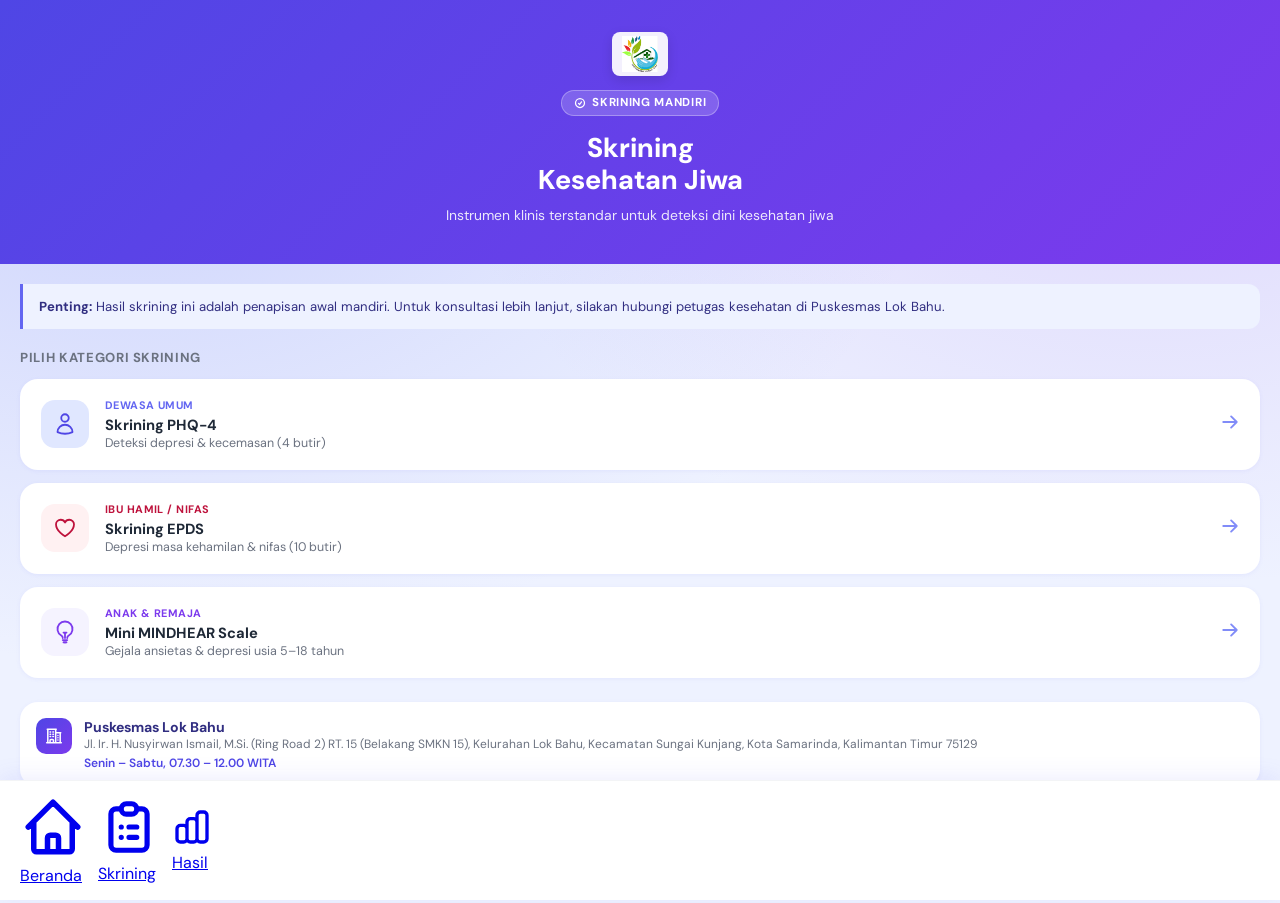
==== mobile/index.html @ c5b692dd "feat: inisialisasi aplikasi skrining kesehatan jiwa mandiri Puskesmas Lok Bahu" ====
<!DOCTYPE html>
<html lang="id">
<head>
    <meta charset="UTF-8">
    <meta name="viewport" content="width=device-width, initial-scale=1.0, maximum-scale=1.0">
    <title>Skrining Kesehatan Jiwa — Puskesmas Lok Bahu</title>
    <meta name="description" content="Skrining Kesehatan Jiwa Mandiri - Puskesmas Lok Bahu Samarinda">
    <link rel="stylesheet" href="../assets/css/mobile.css">
    <script src="../assets/js/config.js"></script>
</head>
<body>

    <!-- HERO -->
    <div class="hero-mobile">
        <div style="display:flex;align-items:center;justify-content:center;margin-bottom:.85rem">
            <img src="../assets/img/logopuskesmas.png" alt="Puskesmas Lok Bahu" style="height:44px;width:auto;object-fit:contain;background:rgba(255,255,255,0.92);padding:4px 10px;border-radius:8px;box-shadow:0 4px 12px rgba(0,0,0,0.12)">
        </div>
        <div class="hero-label">
            <svg xmlns="http://www.w3.org/2000/svg" width="12" height="12" fill="none" viewBox="0 0 24 24" stroke="currentColor" stroke-width="2.5"><path stroke-linecap="round" stroke-linejoin="round" d="M9 12.75L11.25 15 15 9.75M21 12a9 9 0 11-18 0 9 9 0 0118 0z"/></svg>
            Skrining Mandiri
        </div>
        <h1>Skrining<br>Kesehatan Jiwa</h1>
        <p>Instrumen klinis terstandar untuk deteksi dini kesehatan jiwa</p>
    </div>

    <div class="content">

        <div class="disclaimer-m" style="margin-bottom:1.25rem">
            <strong>Penting:</strong> Hasil skrining ini adalah penapisan awal mandiri. Untuk konsultasi lebih lanjut, silakan hubungi petugas kesehatan di Puskesmas Lok Bahu.
        </div>

        <p style="font-size:.82rem;font-weight:700;color:var(--gray-500);text-transform:uppercase;letter-spacing:.05em;margin-bottom:.85rem">Pilih Kategori Skrining</p>

        <!-- PHQ-4 -->
        <a href="form.html?t=phq4" class="cat-card">
            <div class="cat-card-icon">
                <svg xmlns="http://www.w3.org/2000/svg" fill="none" viewBox="0 0 24 24" stroke="currentColor" stroke-width="1.8"><path stroke-linecap="round" stroke-linejoin="round" d="M15.75 6a3.75 3.75 0 11-7.5 0 3.75 3.75 0 017.5 0zM4.501 20.118a7.5 7.5 0 0114.998 0A17.933 17.933 0 0112 21.75c-2.676 0-5.216-.584-7.499-1.632z"/></svg>
            </div>
            <div>
                <div class="cat-card-tag">Dewasa Umum</div>
                <div class="cat-card-title">Skrining PHQ-4</div>
                <div class="cat-card-desc">Deteksi depresi & kecemasan (4 butir)</div>
            </div>
            <div class="cat-card-arrow">
                <svg xmlns="http://www.w3.org/2000/svg" width="18" height="18" fill="none" viewBox="0 0 24 24" stroke="currentColor" stroke-width="2.5"><path stroke-linecap="round" stroke-linejoin="round" d="M13.5 4.5L21 12m0 0l-7.5 7.5M21 12H3"/></svg>
            </div>
        </a>

        <!-- EPDS -->
        <a href="form.html?t=epds" class="cat-card">
            <div class="cat-card-icon" style="background:#fff1f2;color:#be123c">
                <svg xmlns="http://www.w3.org/2000/svg" fill="none" viewBox="0 0 24 24" stroke="currentColor" stroke-width="1.8"><path stroke-linecap="round" stroke-linejoin="round" d="M21 8.25c0-2.485-2.099-4.5-4.688-4.5-1.935 0-3.597 1.126-4.312 2.733-.715-1.607-2.377-2.733-4.313-2.733C5.1 3.75 3 5.765 3 8.25c0 7.22 9 12 9 12s9-4.78 9-12z"/></svg>
            </div>
            <div>
                <div class="cat-card-tag" style="color:#be123c">Ibu Hamil / Nifas</div>
                <div class="cat-card-title">Skrining EPDS</div>
                <div class="cat-card-desc">Depresi masa kehamilan & nifas (10 butir)</div>
            </div>
            <div class="cat-card-arrow">
                <svg xmlns="http://www.w3.org/2000/svg" width="18" height="18" fill="none" viewBox="0 0 24 24" stroke="currentColor" stroke-width="2.5"><path stroke-linecap="round" stroke-linejoin="round" d="M13.5 4.5L21 12m0 0l-7.5 7.5M21 12H3"/></svg>
            </div>
        </a>

        <!-- MINDHEAR -->
        <a href="form.html?t=mindhear" class="cat-card">
            <div class="cat-card-icon" style="background:#f5f3ff;color:#7c3aed">
                <svg xmlns="http://www.w3.org/2000/svg" fill="none" viewBox="0 0 24 24" stroke="currentColor" stroke-width="1.8"><path stroke-linecap="round" stroke-linejoin="round" d="M12 18v-5.25m0 0a6.01 6.01 0 001.5-.189m-1.5.189a6.01 6.01 0 01-1.5-.189m3.75 7.478a12.06 12.06 0 01-4.5 0m3.75 2.383a14.406 14.406 0 01-3 0M14.25 18v-.192c0-.983.658-1.823 1.508-2.316a7.5 7.5 0 10-7.517 0c.85.493 1.509 1.333 1.509 2.316V18"/></svg>
            </div>
            <div>
                <div class="cat-card-tag" style="color:#7c3aed">Anak & Remaja</div>
                <div class="cat-card-title">Mini MINDHEAR Scale</div>
                <div class="cat-card-desc">Gejala ansietas & depresi usia 5–18 tahun</div>
            </div>
            <div class="cat-card-arrow">
                <svg xmlns="http://www.w3.org/2000/svg" width="18" height="18" fill="none" viewBox="0 0 24 24" stroke="currentColor" stroke-width="2.5"><path stroke-linecap="round" stroke-linejoin="round" d="M13.5 4.5L21 12m0 0l-7.5 7.5M21 12H3"/></svg>
            </div>
        </a>

        <!-- INFO PUSKESMAS -->
        <div class="footer-m" style="margin-top:1.5rem">
            <div class="footer-m-icon">
                <svg xmlns="http://www.w3.org/2000/svg" width="18" height="18" fill="none" viewBox="0 0 24 24" stroke="currentColor" stroke-width="2"><path stroke-linecap="round" stroke-linejoin="round" d="M2.25 21h19.5m-18-18v18m10.5-18v18m6-13.5V21M6.75 6.75h.75m-.75 3h.75m-.75 3h.75m3-6h.75m-.75 3h.75m-.75 3h.75M6.75 21v-3.375c0-.621.504-1.125 1.125-1.125h2.25c.621 0 1.125.504 1.125 1.125V21M3 3h12m-.75 4.5H21m-3.75 3.75h.008v.008h-.008v-.008zm0 3h.008v.008h-.008v-.008zm0 3h.008v.008h-.008v-.008z"/></svg>
            </div>
            <div>
                <div class="footer-m-name" id="faskes-name">Puskesmas Lok Bahu</div>
                <div class="footer-m-addr" id="faskes-addr">Jl. Ir. H. Nusyirwan Ismail, M.Si. (Ring Road 2) RT. 15, Samarinda</div>
                <div class="footer-m-addr" id="faskes-hours" style="color:var(--indigo-600);font-weight:600;margin-top:.2rem">Senin – Sabtu, 07.30 – 12.00 WITA</div>
            </div>
        </div>

    </div>

    <!-- BOTTOM NAVIGATION -->
    <nav class="bottom-nav">
        <a href="index.html" class="bottom-nav-item active">
            <svg fill="none" stroke="currentColor" viewBox="0 0 24 24"><path stroke-linecap="round" stroke-linejoin="round" stroke-width="2" d="M3 12l2-2m0 0l7-7 7 7M5 10v10a1 1 0 001 1h3m10-11l2 2m-2-2v10a1 1 0 01-1 1h-3m-6 0a1 1 0 001-1v-4a1 1 0 011-1h2a1 1 0 011 1v4a1 1 0 001 1m-6 0h6"/></svg>
            <span>Beranda</span>
        </a>
        <a href="form.html?t=phq4" class="bottom-nav-item">
            <svg fill="none" stroke="currentColor" viewBox="0 0 24 24"><path stroke-linecap="round" stroke-linejoin="round" stroke-width="2" d="M9 5H7a2 2 0 00-2 2v12a2 2 0 002 2h10a2 2 0 002-2V7a2 2 0 00-2-2h-2M9 5a2 2 0 002 2h2a2 2 0 002-2M9 5a2 2 0 012-2h2a2 2 0 012 2m-3 7h3m-3 4h3m-6-4h.01M9 16h.01"/></svg>
            <span>Skrining</span>
        </a>
        <a href="hasil.html" class="bottom-nav-item">
            <svg fill="none" stroke="currentColor" viewBox="0 0 24 24"><path stroke-linecap="round" stroke-linejoin="round" stroke-width="2" d="M9 19v-6a2 2 0 00-2-2H5a2 2 0 00-2 2v6a2 2 0 002 2h2a2 2 0 002-2zm0 0V9a2 2 0 012-2h2a2 2 0 012 2v10m-6 0a2 2 0 002 2h2a2 2 0 002-2m0 0V5a2 2 0 012-2h2a2 2 0 012 2v14a2 2 0 01-2 2h-2a2 2 0 01-2-2z"/></svg>
            <span>Hasil</span>
        </a>
    </nav>

    <script>
    document.addEventListener('DOMContentLoaded', function() {
        const cfg = window.FASKES_CONFIG;
        if (!cfg) return;
        document.getElementById('faskes-name').textContent = cfg.namaFaskes;
        document.getElementById('faskes-addr').textContent = cfg.alamat;
        document.getElementById('faskes-hours').textContent = cfg.jamLayanan;
    });
    </script>
</body>
</html>
---- assets/css/mobile.css ----
/* ============================================================
   mobile.css — STYLING MOBILE (Form Kesehatan Jiwa)
   Theme: Indigo-Violet | DM Sans
   ============================================================ */

@import url('https://fonts.googleapis.com/css2?family=DM+Sans:wght@300;400;500;600;700;800&display=swap');

*, *::before, *::after { box-sizing: border-box; margin: 0; padding: 0; }

:root {
    --indigo-900: #1e1b4b; --indigo-800: #312e81; --indigo-700: #3730a3;
    --indigo-600: #4f46e5; --indigo-500: #6366f1; --indigo-400: #818cf8;
    --indigo-300: #a5b4fc; --indigo-200: #c7d2fe; --indigo-100: #e0e7ff; --indigo-50: #eef2ff;
    --violet-600: #7c3aed; --violet-500: #8b5cf6; --violet-100: #ede9fe;
    --success: #10b981; --success-bg: #d1fae5;
    --warning: #f59e0b; --warning-bg: #fef3c7;
    --danger: #ef4444;  --danger-bg:  #fee2e2;
    --wa-green: #25D366;
    --white: #ffffff; --gray-50: #f9fafb; --gray-100: #f3f4f6;
    --gray-200: #e5e7eb; --gray-300: #d1d5db; --gray-400: #9ca3af;
    --gray-500: #6b7280; --gray-600: #4b5563; --gray-700: #374151; --gray-800: #1f2937;
    --gradient: linear-gradient(135deg, var(--indigo-600) 0%, var(--violet-600) 100%);
    --radius-sm: 12px; --radius-md: 18px; --radius-lg: 24px;
    --shadow-sm: 0 1px 4px rgba(99,102,241,.08);
    --shadow-md: 0 4px 16px rgba(99,102,241,.12);
}

html { scroll-behavior: smooth; }
body {
    font-family: 'DM Sans', 'Segoe UI', sans-serif;
    background: radial-gradient(at 10% 10%, hsla(234,85%,72%,.3) 0%, transparent 50%),
                radial-gradient(at 90% 5%,  hsla(262,80%,72%,.25) 0%, transparent 45%),
                var(--indigo-50);
    background-attachment: fixed;
    color: var(--gray-800); min-height: 100vh;
    padding-bottom: 5rem;
}

/* ── MOBILE HEADER ──────────────────────────────────────────── */
.mobile-header {
    background: var(--gradient);
    color: white; padding: 1rem 1.25rem;
    display: flex; align-items: center; justify-content: space-between;
    position: sticky; top: 0; z-index: 100;
}
.mobile-brand { display: flex; align-items: center; gap: .6rem; font-weight: 700; font-size: .95rem; }
.mobile-brand-icon {
    width: 32px; height: 32px; border-radius: 9px;
    background: rgba(255,255,255,.22); display: flex; align-items: center; justify-content: center;
}
.mobile-brand-icon svg { width: 16px; height: 16px; }

/* ── HERO MOBILE ────────────────────────────────────────────── */
.hero-mobile {
    background: var(--gradient); color: white;
    padding: 2rem 1.25rem 2.5rem; text-align: center;
}
.hero-mobile .hero-label {
    display: inline-flex; align-items: center; gap: .4rem;
    background: rgba(255,255,255,.18); border: 1px solid rgba(255,255,255,.3);
    border-radius: 16px; padding: .28rem .75rem;
    font-size: .72rem; font-weight: 700; text-transform: uppercase; letter-spacing: .06em;
    margin-bottom: 1rem;
}
.hero-mobile h1 { font-size: 1.7rem; font-weight: 800; line-height: 1.2; margin-bottom: .6rem; }
.hero-mobile p  { font-size: .87rem; opacity: .88; }

/* ── CONTENT WRAP ───────────────────────────────────────────── */
.content { padding: 1.25rem; }

/* ── CARDS ──────────────────────────────────────────────────── */
.card {
    background: white; border-radius: var(--radius-md);
    box-shadow: var(--shadow-md); overflow: hidden; margin-bottom: 1rem;
}
.card-header {
    padding: 1rem 1.25rem; border-bottom: 1px solid var(--gray-100);
    font-weight: 700; font-size: .88rem; color: var(--gray-700);
    display: flex; align-items: center; gap: .5rem;
}

/* ── CATEGORY CARDS (Mobile Landing) ───────────────────────── */
.cat-card {
    display: flex; align-items: center; gap: 1rem;
    padding: 1.1rem 1.25rem; background: white; border-radius: var(--radius-md);
    box-shadow: var(--shadow-sm); border: 1.5px solid transparent;
    margin-bottom: .85rem; text-decoration: none; color: inherit;
    transition: all .2s;
}
.cat-card:active { transform: scale(.98); }
.cat-card-icon {
    width: 48px; height: 48px; border-radius: 14px; flex-shrink: 0;
    background: var(--indigo-100); color: var(--indigo-600);
    display: flex; align-items: center; justify-content: center;
}
.cat-card-icon svg { width: 24px; height: 24px; }
.cat-card-tag { font-size: .68rem; font-weight: 700; color: var(--indigo-500); text-transform: uppercase; letter-spacing: .04em; margin-bottom: .2rem; }
.cat-card-title { font-weight: 700; color: var(--gray-800); font-size: .92rem; }
.cat-card-desc  { font-size: .78rem; color: var(--gray-500); }
.cat-card-arrow { margin-left: auto; color: var(--indigo-400); flex-shrink: 0; }

/* ── STEPPER MOBILE ─────────────────────────────────────────── */
.stepper-mobile {
    display: flex; align-items: center; padding: 1rem 1.25rem;
    background: white; border-bottom: 1px solid var(--gray-100);
}
.step-m { display: flex; flex-direction: column; align-items: center; gap: .25rem; flex: 1; }
.step-m-num {
    width: 28px; height: 28px; border-radius: 50%;
    border: 2px solid var(--gray-300); font-size: .78rem; font-weight: 700;
    display: flex; align-items: center; justify-content: center;
    color: var(--gray-400); background: white; transition: all .3s;
}
.step-m.active .step-m-num  { border-color: var(--indigo-500); background: var(--indigo-500); color: white; }
.step-m.done .step-m-num    { border-color: var(--success);    background: var(--success);    color: white; }
.step-m-label { font-size: .65rem; color: var(--gray-400); font-weight: 600; }
.step-m.active .step-m-label { color: var(--indigo-600); }
.step-m-line { flex: 1; height: 2px; background: var(--gray-200); margin-bottom: 14px; }
.step-m-line.done { background: var(--success); }

/* ── FORM MOBILE ────────────────────────────────────────────── */
.form-section { padding: 1.25rem; }
.form-title { font-size: 1rem; font-weight: 700; color: var(--indigo-800); margin-bottom: .25rem; }
.form-subtitle { font-size: .82rem; color: var(--gray-500); margin-bottom: 1.25rem; }
.form-group { margin-bottom: 1rem; }
label { font-size: .82rem; font-weight: 600; color: var(--gray-700); display: block; margin-bottom: .35rem; }
.required { color: var(--danger); }
input, select, textarea {
    width: 100%; padding: .7rem .95rem;
    border: 1.5px solid var(--gray-200); border-radius: var(--radius-sm);
    font-family: inherit; font-size: .92rem; color: var(--gray-800);
    background: white; outline: none; transition: border-color .2s;
    -webkit-appearance: none;
}
input:focus, select:focus { border-color: var(--indigo-400); box-shadow: 0 0 0 3px rgba(99,102,241,.13); }
.input-hint { font-size: .75rem; color: var(--gray-400); margin-top: .25rem; }

/* Radio options mobile */
.radio-group  { display: flex; flex-direction: column; gap: .55rem; margin-top: .25rem; }
.radio-option {
    display: flex; align-items: center; gap: .75rem;
    padding: .8rem 1rem; border-radius: var(--radius-sm);
    border: 1.5px solid var(--gray-200); cursor: pointer;
    transition: all .15s; background: white;
}
.radio-option.selected { border-color: var(--indigo-500); background: var(--indigo-50); }
.radio-option input[type="radio"] { display: none; }
.radio-dot {
    width: 16px; height: 16px; border-radius: 50%;
    border: 2px solid var(--gray-300); flex-shrink: 0; transition: all .15s;
}
.radio-option.selected .radio-dot { border-color: var(--indigo-500); background: var(--indigo-500); }
.radio-option.selected .radio-dot::after {
    content: ''; display: block; width: 6px; height: 6px;
    background: white; border-radius: 50%; margin: 3px auto;
}
.radio-label { font-size: .85rem; color: var(--gray-700); }

/* Ya/Tidak toggle */
.yn-group { display: flex; gap: .65rem; margin-top: .25rem; }
.yn-btn {
    flex: 1; padding: .75rem; border-radius: var(--radius-sm);
    border: 1.5px solid var(--gray-200); cursor: pointer;
    font-weight: 700; font-size: .9rem; text-align: center;
    background: white; color: var(--gray-600); transition: all .15s;
}
.yn-btn.ya.selected    { border-color: var(--indigo-500); background: var(--indigo-500); color: white; }
.yn-btn.tidak.selected { border-color: var(--gray-400);   background: var(--gray-100);  color: var(--gray-700); }

/* Question block mobile */
.q-block { background: white; border: 1px solid var(--gray-100); border-radius: var(--radius-md); padding: 1.1rem; margin-bottom: .85rem; }
.q-num {
    display: inline-flex; align-items: center; justify-content: center;
    width: 22px; height: 22px; border-radius: 7px;
    background: var(--indigo-100); color: var(--indigo-700);
    font-size: .72rem; font-weight: 700; flex-shrink: 0; margin-right: .5rem;
}
.q-text { font-size: .88rem; font-weight: 600; color: var(--gray-800); line-height: 1.5; margin-bottom: .85rem; }
.scale-label {
    padding: .75rem 1rem; border-radius: var(--radius-sm);
    font-weight: 700; font-size: .88rem; margin-bottom: .85rem;
}
.scale-label.a { background: var(--indigo-50); border-left: 3px solid var(--indigo-500); color: var(--indigo-800); }
.scale-label.b { background: var(--violet-100); border-left: 3px solid var(--violet-500); color: var(--indigo-800); }

/* ── FIXED BOTTOM NAV ───────────────────────────────────────── */
.bottom-nav {
    position: fixed; bottom: 0; left: 0; right: 0;
    background: white; border-top: 1px solid var(--gray-100);
    padding: .85rem 1.25rem;
    display: flex; gap: .75rem; align-items: center;
    box-shadow: 0 -4px 20px rgba(99,102,241,.1);
}
.btn {
    display: inline-flex; align-items: center; justify-content: center; gap: .45rem;
    padding: .75rem 1.5rem; border-radius: var(--radius-sm);
    font-family: inherit; font-size: .88rem; font-weight: 700;
    cursor: pointer; transition: all .2s; border: none; outline: none; text-decoration: none;
}
.btn-primary { background: var(--gradient); color: white; flex: 1; box-shadow: 0 4px 14px rgba(99,102,241,.35); }
.btn-primary:disabled { opacity: .5; }
.btn-secondary { background: var(--gray-100); color: var(--gray-700); }
.btn-wa  { background: var(--wa-green); color: white; flex: 1; }
.btn-outline { background: transparent; color: var(--indigo-600); border: 1.5px solid var(--indigo-300); flex: 1; }
.btn svg { width: 16px; height: 16px; }

/* ── HASIL MOBILE ───────────────────────────────────────────── */
.hasil-hero {
    background: var(--gradient); color: white;
    padding: 1.75rem 1.25rem; text-align: center;
}
.hasil-badge-top {
    display: inline-block; padding: .25rem .75rem;
    background: rgba(255,255,255,.2); border-radius: 16px;
    font-size: .72rem; font-weight: 700; text-transform: uppercase; letter-spacing: .05em; margin-bottom: .75rem;
}
.hasil-name { font-size: 1.4rem; font-weight: 800; margin-bottom: .3rem; }
.hasil-meta { font-size: .82rem; opacity: .8; }

.donut-wrap-m { display: flex; flex-direction: column; align-items: center; gap: .85rem; padding: 1.5rem; }
.donut-svg-m  { width: 130px; height: 130px; }
.donut-label  { font-size: .85rem; font-weight: 600; text-align: center; }
.donut-label.normal  { color: var(--success); }
.donut-label.warning { color: var(--warning); }
.donut-label.danger  { color: var(--danger); }
.donut-center-m { position: absolute; inset:0; display:flex; flex-direction:column; align-items:center; justify-content:center; }
.donut-score-m { font-size: 1.8rem; font-weight: 800; line-height: 1; }
.donut-max-m   { font-size: .72rem; color: var(--gray-400); }

.interp-card { background: white; border-radius: var(--radius-md); padding: 1.1rem; margin-bottom: 1rem; box-shadow: var(--shadow-sm); }
.interp-badge {
    display: inline-flex; align-items: center; gap: .4rem;
    padding: .4rem .9rem; border-radius: 16px;
    font-size: .82rem; font-weight: 700; margin-bottom: 1rem;
}
.interp-badge.normal  { background: var(--success-bg); color: #065f46; }
.interp-badge.warning { background: var(--warning-bg); color: #92400e; }
.interp-badge.danger  { background: var(--danger-bg);  color: #991b1b; }

.alert-bahaya-m {
    background: #fff1f2; border: 2px solid var(--danger);
    border-radius: var(--radius-md); padding: 1rem 1.1rem;
    margin-bottom: 1rem;
}
.alert-bahaya-title-m { font-weight: 700; color: var(--danger); margin-bottom: .35rem; font-size: .9rem; }
.alert-bahaya-text-m  { font-size: .83rem; color: #7f1d1d; line-height: 1.5; }

.data-row-m { display: flex; padding: .65rem 0; border-bottom: 1px solid var(--gray-50); font-size: .83rem; }
.data-row-m:last-child { border: none; }
.data-key-m   { width: 130px; color: var(--gray-500); flex-shrink: 0; }
.data-val-m   { color: var(--gray-800); font-weight: 500; }

.mh-dot-m {
    width: 28px; height: 28px; border-radius: 50%;
    font-size: .72rem; font-weight: 700; color: white;
    display: flex; align-items: center; justify-content: center;
}
.mh-dot-m.ya { background: var(--indigo-500); }
.mh-dot-m.tidak { background: var(--gray-300); }

.scale-result-m {
    padding: 1rem; border-radius: var(--radius-sm);
    border: 2px solid transparent; margin-bottom: .75rem;
}
.scale-result-m.normal  { background: var(--success-bg); border-color: var(--success); }
.scale-result-m.warning { background: var(--warning-bg); border-color: var(--warning); }
.scale-result-m.danger  { background: var(--danger-bg);  border-color: var(--danger);  }

.disclaimer-m {
    background: var(--indigo-50); border-left: 3px solid var(--indigo-500);
    border-radius: 0 var(--radius-sm) var(--radius-sm) 0;
    padding: .85rem 1rem; font-size: .82rem; color: var(--indigo-800);
    margin-bottom: 1rem;
}

.footer-m {
    background: white; border-radius: var(--radius-md); padding: 1rem;
    box-shadow: var(--shadow-sm); display: flex; align-items: flex-start; gap: .75rem;
    margin-bottom: 1rem;
}
.footer-m-icon {
    width: 36px; height: 36px; border-radius: 10px; flex-shrink: 0;
    background: var(--gradient); display: flex; align-items: center; justify-content: center; color: white;
}
.footer-m-name { font-weight: 700; color: var(--indigo-800); font-size: .88rem; }
.footer-m-addr { font-size: .75rem; color: var(--gray-500); }

@page { size: A4 portrait; margin: 8mm 10mm; }
@media print {
    * { -webkit-print-color-adjust: exact; print-color-adjust: exact; }
    body { background: white !important; padding-bottom: 0; }
    .mobile-header, .bottom-nav, .btn { display: none !important; }
    .card, .interp-card, .donut-wrap-m { break-inside: avoid; }
}
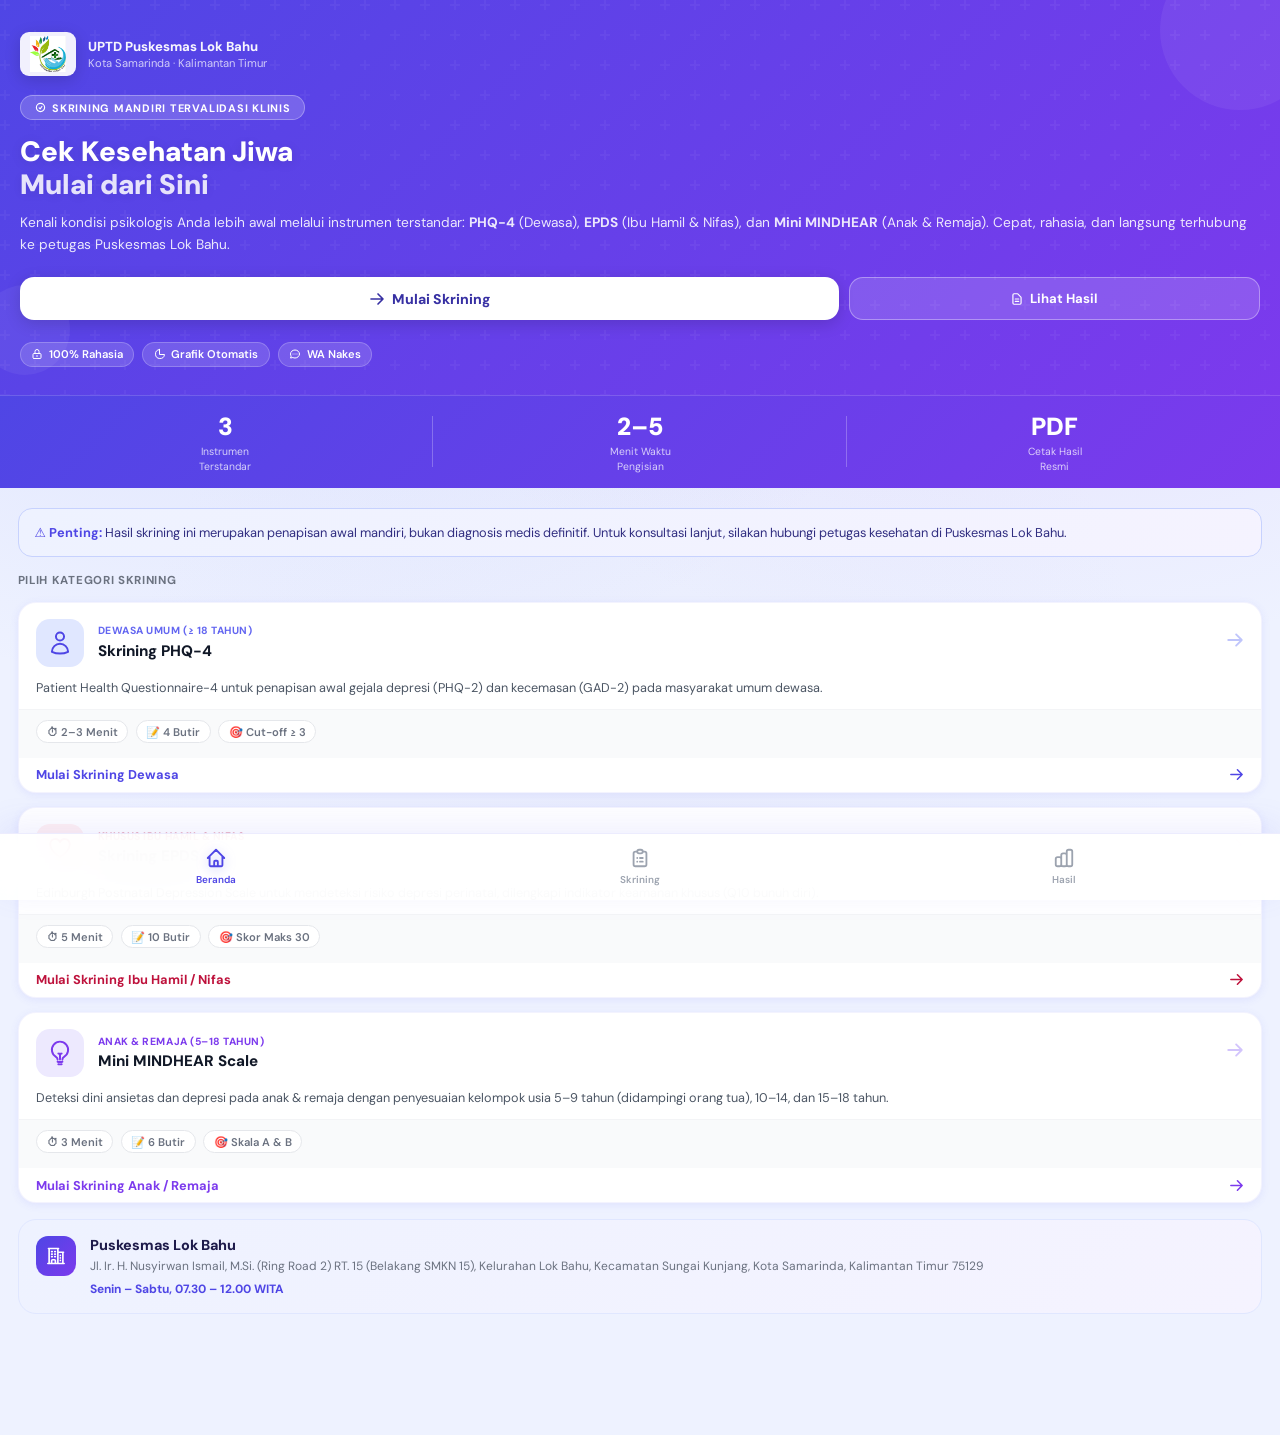
==== commit 159e0fc1: "feat: penyelarasan UI mobile dengan desktop, fix evaluasi skrining, dan perbaikan interaksi form" ====
--- a/mobile/index.html
+++ b/mobile/index.html
@@ -2,89 +2,379 @@
 <html lang="id">
 <head>
     <meta charset="UTF-8">
-    <meta name="viewport" content="width=device-width, initial-scale=1.0, maximum-scale=1.0">
+    <meta name="viewport" content="width=device-width, initial-scale=1.0, maximum-scale=1.0, user-scalable=no">
     <title>Skrining Kesehatan Jiwa — Puskesmas Lok Bahu</title>
-    <meta name="description" content="Skrining Kesehatan Jiwa Mandiri - Puskesmas Lok Bahu Samarinda">
+    <meta name="description" content="Skrining Kesehatan Jiwa Mandiri Puskesmas Lok Bahu — PHQ-4, EPDS, Mini MINDHEAR. Gratis, rahasia, dan terhubung langsung dengan petugas kesehatan.">
     <link rel="stylesheet" href="../assets/css/mobile.css">
     <script src="../assets/js/config.js"></script>
+    <style>
+        /* ── HERO EXTENDED MOBILE ─────────────────────────────────── */
+        .hero-extended {
+            background: var(--gradient);
+            color: white;
+            padding: 2rem 1.25rem 1.75rem;
+            position: relative;
+            overflow: hidden;
+        }
+        .hero-extended::before {
+            content: '';
+            position: absolute; inset: 0;
+            background: url("data:image/svg+xml,%3Csvg width='60' height='60' viewBox='0 0 60 60' xmlns='http://www.w3.org/2000/svg'%3E%3Cg fill='none' fill-rule='evenodd'%3E%3Cg fill='%23ffffff' fill-opacity='0.04'%3E%3Cpath d='M36 34v-4h-2v4h-4v2h4v4h2v-4h4v-2h-4zm0-30V0h-2v4h-4v2h4v4h2V6h4V4h-4zM6 34v-4H4v4H0v2h4v4h2v-4h4v-2H6zM6 4V0H4v4H0v2h4v4h2V6h4V4H6z'/%3E%3C/g%3E%3C/g%3E%3C/svg%3E");
+            pointer-events: none;
+        }
+        .hero-extended .hero-orb-1 {
+            position: absolute; width: 160px; height: 160px; border-radius: 50%;
+            background: rgba(255,255,255,.06); top: -50px; right: -40px; pointer-events: none;
+        }
+        .hero-extended .hero-orb-2 {
+            position: absolute; width: 90px; height: 90px; border-radius: 50%;
+            background: rgba(255,255,255,.05); bottom: 20px; left: -20px; pointer-events: none;
+        }
+        .hero-logo-row {
+            display: flex; align-items: center; gap: .75rem; margin-bottom: 1.2rem;
+        }
+        .hero-logo-row img {
+            height: 44px; width: auto; object-fit: contain;
+            background: rgba(255,255,255,.92); padding: 4px 10px;
+            border-radius: 9px; box-shadow: 0 4px 16px rgba(0,0,0,.15);
+        }
+        .hero-logo-text-main { font-size: .82rem; font-weight: 800; opacity: .95; }
+        .hero-logo-text-sub  { font-size: .7rem; opacity: .72; margin-top: .1rem; }
+
+        .hero-tag-m {
+            display: inline-flex; align-items: center; gap: .4rem;
+            background: rgba(255,255,255,.18); border: 1px solid rgba(255,255,255,.3);
+            border-radius: 20px; padding: .28rem .85rem;
+            font-size: .68rem; font-weight: 700; text-transform: uppercase; letter-spacing: .07em;
+            margin-bottom: .9rem;
+        }
+        .hero-extended h1 {
+            font-size: 1.75rem; font-weight: 900; line-height: 1.18;
+            margin-bottom: .7rem; text-shadow: 0 2px 12px rgba(0,0,0,.1);
+        }
+        .hero-extended h1 span { opacity: .85; }
+        .hero-extended p {
+            font-size: .855rem; opacity: .88; line-height: 1.6; margin-bottom: 1.35rem;
+        }
+
+        /* CTA Buttons */
+        .hero-cta-row { display: flex; gap: .6rem; margin-bottom: 1.35rem; }
+        .btn-hero-prim {
+            flex: 2; background: white; color: var(--indigo-700);
+            font-weight: 800; font-size: .88rem;
+            padding: .75rem 1rem; border-radius: var(--radius-sm);
+            text-decoration: none; text-align: center;
+            box-shadow: 0 4px 16px rgba(0,0,0,.15);
+            display: flex; align-items: center; justify-content: center; gap: .4rem;
+            transition: transform .2s;
+        }
+        .btn-hero-prim:active { transform: scale(.97); }
+        .btn-hero-sec {
+            flex: 1; background: rgba(255,255,255,.15); color: white;
+            font-weight: 700; font-size: .82rem;
+            padding: .75rem .5rem; border-radius: var(--radius-sm);
+            text-decoration: none; text-align: center;
+            border: 1.5px solid rgba(255,255,255,.35);
+            display: flex; align-items: center; justify-content: center; gap: .35rem;
+            transition: background .2s;
+        }
+        .btn-hero-sec:active { background: rgba(255,255,255,.25); }
+
+        /* Pills fitur */
+        .hero-pills-m {
+            display: flex; gap: .5rem; flex-wrap: wrap;
+        }
+        .hero-pill-m {
+            display: inline-flex; align-items: center; gap: .35rem;
+            background: rgba(255,255,255,.14); border: 1px solid rgba(255,255,255,.22);
+            border-radius: 20px; padding: .28rem .65rem;
+            font-size: .7rem; font-weight: 600;
+        }
+        .hero-pill-m svg { width: 12px; height: 12px; flex-shrink: 0; }
+
+        /* Stat card bawah hero */
+        .hero-stat-card {
+            background: rgba(255,255,255,.14);
+            backdrop-filter: blur(10px);
+            -webkit-backdrop-filter: blur(10px);
+            border: 1.5px solid rgba(255,255,255,.25);
+            border-radius: var(--radius-md);
+            padding: .9rem 1.1rem;
+            margin: 1.25rem 1.25rem 0;
+            display: flex; gap: 0;
+        }
+        .hero-stat-col {
+            flex: 1; text-align: center; position: relative;
+        }
+        .hero-stat-col:not(:last-child)::after {
+            content: '';
+            position: absolute; right: 0; top: 10%; bottom: 10%;
+            width: 1px; background: rgba(255,255,255,.25);
+        }
+        .hero-stat-num { font-size: 1.55rem; font-weight: 900; margin-bottom: .15rem; }
+        .hero-stat-label { font-size: .65rem; opacity: .75; line-height: 1.35; }
+
+        /* ── CATEGORY CARDS MOBILE (RICHER) ────────────────────── */
+        .cat-card-v2 {
+            display: block;
+            background: white; border-radius: var(--radius-md);
+            box-shadow: var(--shadow-sm);
+            border: 1.5px solid rgba(99,102,241,.08);
+            margin-bottom: .85rem; text-decoration: none; color: inherit;
+            transition: all .2s cubic-bezier(.4,0,.2,1);
+            overflow: hidden;
+            animation: fadeSlideUp .4s ease both;
+        }
+        .cat-card-v2:nth-child(1) { animation-delay: .05s; }
+        .cat-card-v2:nth-child(2) { animation-delay: .1s; }
+        .cat-card-v2:nth-child(3) { animation-delay: .15s; }
+        .cat-card-v2:active { transform: scale(.98); box-shadow: var(--shadow-md); }
+
+        .cat-v2-header {
+            display: flex; align-items: center; gap: .85rem;
+            padding: 1rem 1.1rem .75rem;
+        }
+        .cat-v2-icon {
+            width: 48px; height: 48px; border-radius: 14px; flex-shrink: 0;
+            display: flex; align-items: center; justify-content: center;
+        }
+        .cat-v2-icon svg { width: 26px; height: 26px; }
+        .cat-v2-badge {
+            font-size: .65rem; font-weight: 700; text-transform: uppercase;
+            letter-spacing: .05em; margin-bottom: .2rem;
+        }
+        .cat-v2-title { font-weight: 800; color: var(--gray-900); font-size: .95rem; }
+        .cat-v2-arrow { margin-left: auto; flex-shrink: 0; opacity: .5; }
+
+        .cat-v2-desc {
+            font-size: .79rem; color: var(--gray-600); line-height: 1.5;
+            padding: 0 1.1rem .7rem;
+        }
+        .cat-v2-meta {
+            display: flex; gap: .45rem; flex-wrap: wrap;
+            padding: .65rem 1.1rem .9rem;
+            border-top: 1px solid var(--gray-100);
+            background: var(--gray-50);
+        }
+        .cat-v2-meta-item {
+            font-size: .7rem; color: var(--gray-500); font-weight: 600;
+            background: white; border: 1px solid var(--gray-200);
+            padding: .22rem .6rem; border-radius: 20px;
+        }
+        .cat-v2-cta {
+            display: flex; align-items: center; justify-content: space-between;
+            padding: .55rem 1.1rem;
+            font-size: .8rem; font-weight: 700;
+        }
+    </style>
 </head>
 <body>
 
-    <!-- HERO -->
-    <div class="hero-mobile">
-        <div style="display:flex;align-items:center;justify-content:center;margin-bottom:.85rem">
-            <img src="../assets/img/logopuskesmas.png" alt="Puskesmas Lok Bahu" style="height:44px;width:auto;object-fit:contain;background:rgba(255,255,255,0.92);padding:4px 10px;border-radius:8px;box-shadow:0 4px 12px rgba(0,0,0,0.12)">
-        </div>
-        <div class="hero-label">
-            <svg xmlns="http://www.w3.org/2000/svg" width="12" height="12" fill="none" viewBox="0 0 24 24" stroke="currentColor" stroke-width="2.5"><path stroke-linecap="round" stroke-linejoin="round" d="M9 12.75L11.25 15 15 9.75M21 12a9 9 0 11-18 0 9 9 0 0118 0z"/></svg>
-            Skrining Mandiri
-        </div>
-        <h1>Skrining<br>Kesehatan Jiwa</h1>
-        <p>Instrumen klinis terstandar untuk deteksi dini kesehatan jiwa</p>
+    <!-- ── HERO SECTION (KAYA / MATCH DESKTOP) ───────────────── -->
+    <div class="hero-extended">
+        <div class="hero-orb-1"></div>
+        <div class="hero-orb-2"></div>
+
+        <!-- Logo + Nama Faskes -->
+        <div class="hero-logo-row">
+            <img src="../assets/img/logopuskesmas.png" alt="Puskesmas Lok Bahu">
+            <div>
+                <div class="hero-logo-text-main">UPTD Puskesmas Lok Bahu</div>
+                <div class="hero-logo-text-sub">Kota Samarinda · Kalimantan Timur</div>
+            </div>
+        </div>
+
+        <!-- Tag -->
+        <div class="hero-tag-m">
+            <svg width="11" height="11" fill="none" viewBox="0 0 24 24" stroke="currentColor" stroke-width="2.5">
+                <path stroke-linecap="round" stroke-linejoin="round" d="M9 12.75L11.25 15 15 9.75M21 12a9 9 0 11-18 0 9 9 0 0118 0z"/>
+            </svg>
+            Skrining Mandiri Tervalidasi Klinis
+        </div>
+
+        <!-- Headline -->
+        <h1>Cek Kesehatan Jiwa<br><span>Mulai dari Sini</span></h1>
+        <p>
+            Kenali kondisi psikologis Anda lebih awal melalui instrumen terstandar: <strong>PHQ-4</strong> (Dewasa), <strong>EPDS</strong> (Ibu Hamil &amp; Nifas), dan <strong>Mini MINDHEAR</strong> (Anak &amp; Remaja). Cepat, rahasia, dan langsung terhubung ke petugas Puskesmas Lok Bahu.
+        </p>
+
+        <!-- CTA Buttons -->
+        <div class="hero-cta-row">
+            <a href="#pilih-instrumen" class="btn-hero-prim">
+                <svg width="16" height="16" fill="none" viewBox="0 0 24 24" stroke="currentColor" stroke-width="2.5">
+                    <path stroke-linecap="round" stroke-linejoin="round" d="M13.5 4.5L21 12m0 0l-7.5 7.5M21 12H3"/>
+                </svg>
+                Mulai Skrining
+            </a>
+            <a href="hasil.html" class="btn-hero-sec">
+                <svg width="14" height="14" fill="none" viewBox="0 0 24 24" stroke="currentColor" stroke-width="2">
+                    <path stroke-linecap="round" stroke-linejoin="round" d="M9 12h6m-6 4h6m2 5H7a2 2 0 01-2-2V5a2 2 0 012-2h5.586a1 1 0 01.707.293l5.414 5.414a1 1 0 01.293.707V19a2 2 0 01-2 2z"/>
+                </svg>
+                Lihat Hasil
+            </a>
+        </div>
+
+        <!-- Feature Pills -->
+        <div class="hero-pills-m">
+            <div class="hero-pill-m">
+                <svg fill="none" viewBox="0 0 24 24" stroke="currentColor" stroke-width="2">
+                    <path stroke-linecap="round" stroke-linejoin="round" d="M12 15v2m-6 4h12a2 2 0 002-2v-6a2 2 0 00-2-2H6a2 2 0 00-2 2v6a2 2 0 002 2zm10-10V7a4 4 0 00-8 0v4h8z"/>
+                </svg>
+                100% Rahasia
+            </div>
+            <div class="hero-pill-m">
+                <svg fill="none" viewBox="0 0 24 24" stroke="currentColor" stroke-width="2">
+                    <path stroke-linecap="round" stroke-linejoin="round" d="M11 3.055A9.001 9.001 0 1020.945 13H11V3.055z"/>
+                </svg>
+                Grafik Otomatis
+            </div>
+            <div class="hero-pill-m">
+                <svg fill="none" viewBox="0 0 24 24" stroke="currentColor" stroke-width="2">
+                    <path stroke-linecap="round" stroke-linejoin="round" d="M8 12h.01M12 12h.01M16 12h.01M21 12c0 4.418-4.03 8-9 8a9.863 9.863 0 01-4.255-.949L3 20l1.395-3.72C3.512 15.042 3 13.574 3 12c0-4.418 4.03-8 9-8s9 3.582 9 8z"/>
+                </svg>
+                WA Nakes
+            </div>
+        </div>
     </div>
 
-    <div class="content">
-
-        <div class="disclaimer-m" style="margin-bottom:1.25rem">
-            <strong>Penting:</strong> Hasil skrining ini adalah penapisan awal mandiri. Untuk konsultasi lebih lanjut, silakan hubungi petugas kesehatan di Puskesmas Lok Bahu.
-        </div>
-
-        <p style="font-size:.82rem;font-weight:700;color:var(--gray-500);text-transform:uppercase;letter-spacing:.05em;margin-bottom:.85rem">Pilih Kategori Skrining</p>
-
-        <!-- PHQ-4 -->
-        <a href="form.html?t=phq4" class="cat-card">
-            <div class="cat-card-icon">
-                <svg xmlns="http://www.w3.org/2000/svg" fill="none" viewBox="0 0 24 24" stroke="currentColor" stroke-width="1.8"><path stroke-linecap="round" stroke-linejoin="round" d="M15.75 6a3.75 3.75 0 11-7.5 0 3.75 3.75 0 017.5 0zM4.501 20.118a7.5 7.5 0 0114.998 0A17.933 17.933 0 0112 21.75c-2.676 0-5.216-.584-7.499-1.632z"/></svg>
+    <!-- Stat Card -->
+    <div class="hero-stat-card" style="background:var(--gradient);margin:0;border-radius:0;border:none;border-top:1px solid rgba(255,255,255,.15)">
+        <div class="hero-stat-col" style="color:white">
+            <div class="hero-stat-num">3</div>
+            <div class="hero-stat-label">Instrumen<br>Terstandar</div>
+        </div>
+        <div class="hero-stat-col" style="color:white">
+            <div class="hero-stat-num">2–5</div>
+            <div class="hero-stat-label">Menit Waktu<br>Pengisian</div>
+        </div>
+        <div class="hero-stat-col" style="color:white">
+            <div class="hero-stat-num">PDF</div>
+            <div class="hero-stat-label">Cetak Hasil<br>Resmi</div>
+        </div>
+    </div>
+
+    <!-- ── CONTENT ────────────────────────────────────────────── -->
+    <div class="content" id="pilih-instrumen" style="padding-top:1.25rem">
+
+        <div class="disclaimer-m mb-2">
+            <strong>⚠ Penting:</strong> Hasil skrining ini merupakan penapisan awal mandiri, bukan diagnosis medis definitif. Untuk konsultasi lanjut, silakan hubungi petugas kesehatan di Puskesmas Lok Bahu.
+        </div>
+
+        <p class="section-label-m">Pilih Kategori Skrining</p>
+
+        <!-- ── PHQ-4 ─────────────────────────────────────────── -->
+        <a href="form.html?t=phq4" class="cat-card-v2">
+            <div class="cat-v2-header">
+                <div class="cat-v2-icon" style="background:var(--indigo-100);color:var(--indigo-600)">
+                    <svg fill="none" viewBox="0 0 24 24" stroke="currentColor" stroke-width="1.8">
+                        <path stroke-linecap="round" stroke-linejoin="round" d="M15.75 6a3.75 3.75 0 11-7.5 0 3.75 3.75 0 017.5 0zM4.501 20.118a7.5 7.5 0 0114.998 0A17.933 17.933 0 0112 21.75c-2.676 0-5.216-.584-7.499-1.632z"/>
+                    </svg>
+                </div>
+                <div style="flex:1">
+                    <div class="cat-v2-badge" style="color:var(--indigo-500)">Dewasa Umum (≥ 18 Tahun)</div>
+                    <div class="cat-v2-title">Skrining PHQ-4</div>
+                </div>
+                <div class="cat-v2-arrow" style="color:var(--indigo-400)">
+                    <svg width="18" height="18" fill="none" viewBox="0 0 24 24" stroke="currentColor" stroke-width="2.5">
+                        <path stroke-linecap="round" stroke-linejoin="round" d="M13.5 4.5L21 12m0 0l-7.5 7.5M21 12H3"/>
+                    </svg>
+                </div>
+            </div>
+            <div class="cat-v2-desc">
+                Patient Health Questionnaire-4 untuk penapisan awal gejala depresi (PHQ-2) dan kecemasan (GAD-2) pada masyarakat umum dewasa.
+            </div>
+            <div class="cat-v2-meta">
+                <span class="cat-v2-meta-item">⏱ 2–3 Menit</span>
+                <span class="cat-v2-meta-item">📝 4 Butir</span>
+                <span class="cat-v2-meta-item">🎯 Cut-off ≥ 3</span>
+            </div>
+            <div class="cat-v2-cta" style="color:var(--indigo-600)">
+                <span>Mulai Skrining Dewasa</span>
+                <svg width="15" height="15" fill="none" viewBox="0 0 24 24" stroke="currentColor" stroke-width="2.5">
+                    <path stroke-linecap="round" stroke-linejoin="round" d="M13.5 4.5L21 12m0 0l-7.5 7.5M21 12H3"/>
+                </svg>
+            </div>
+        </a>
+
+        <!-- ── EPDS ───────────────────────────────────────────── -->
+        <a href="form.html?t=epds" class="cat-card-v2">
+            <div class="cat-v2-header">
+                <div class="cat-v2-icon" style="background:#fff1f2;color:#be123c">
+                    <svg fill="none" viewBox="0 0 24 24" stroke="currentColor" stroke-width="1.8">
+                        <path stroke-linecap="round" stroke-linejoin="round" d="M21 8.25c0-2.485-2.099-4.5-4.688-4.5-1.935 0-3.597 1.126-4.312 2.733-.715-1.607-2.377-2.733-4.313-2.733C5.1 3.75 3 5.765 3 8.25c0 7.22 9 12 9 12s9-4.78 9-12z"/>
+                    </svg>
+                </div>
+                <div style="flex:1">
+                    <div class="cat-v2-badge" style="color:#be123c">Khusus Ibu Hamil &amp; Nifas</div>
+                    <div class="cat-v2-title">Skrining EPDS</div>
+                </div>
+                <div class="cat-v2-arrow" style="color:#fca5a5">
+                    <svg width="18" height="18" fill="none" viewBox="0 0 24 24" stroke="currentColor" stroke-width="2.5">
+                        <path stroke-linecap="round" stroke-linejoin="round" d="M13.5 4.5L21 12m0 0l-7.5 7.5M21 12H3"/>
+                    </svg>
+                </div>
+            </div>
+            <div class="cat-v2-desc">
+                Edinburgh Postnatal Depression Scale untuk mendeteksi risiko depresi perinatal, dilengkapi indikator keamanan khusus (Q10 bunuh diri).
+            </div>
+            <div class="cat-v2-meta">
+                <span class="cat-v2-meta-item">⏱ 5 Menit</span>
+                <span class="cat-v2-meta-item">📝 10 Butir</span>
+                <span class="cat-v2-meta-item">🎯 Skor Maks 30</span>
+            </div>
+            <div class="cat-v2-cta" style="color:#be123c">
+                <span>Mulai Skrining Ibu Hamil / Nifas</span>
+                <svg width="15" height="15" fill="none" viewBox="0 0 24 24" stroke="currentColor" stroke-width="2.5">
+                    <path stroke-linecap="round" stroke-linejoin="round" d="M13.5 4.5L21 12m0 0l-7.5 7.5M21 12H3"/>
+                </svg>
+            </div>
+        </a>
+
+        <!-- ── MINDHEAR ───────────────────────────────────────── -->
+        <a href="form.html?t=mindhear" class="cat-card-v2">
+            <div class="cat-v2-header">
+                <div class="cat-v2-icon" style="background:var(--violet-100);color:var(--violet-600)">
+                    <svg fill="none" viewBox="0 0 24 24" stroke="currentColor" stroke-width="1.8">
+                        <path stroke-linecap="round" stroke-linejoin="round" d="M12 18v-5.25m0 0a6.01 6.01 0 001.5-.189m-1.5.189a6.01 6.01 0 01-1.5-.189m3.75 7.478a12.06 12.06 0 01-4.5 0m3.75 2.383a14.406 14.406 0 01-3 0M14.25 18v-.192c0-.983.658-1.823 1.508-2.316a7.5 7.5 0 10-7.517 0c.85.493 1.509 1.333 1.509 2.316V18"/>
+                    </svg>
+                </div>
+                <div style="flex:1">
+                    <div class="cat-v2-badge" style="color:var(--violet-600)">Anak &amp; Remaja (5–18 Tahun)</div>
+                    <div class="cat-v2-title">Mini MINDHEAR Scale</div>
+                </div>
+                <div class="cat-v2-arrow" style="color:var(--violet-400)">
+                    <svg width="18" height="18" fill="none" viewBox="0 0 24 24" stroke="currentColor" stroke-width="2.5">
+                        <path stroke-linecap="round" stroke-linejoin="round" d="M13.5 4.5L21 12m0 0l-7.5 7.5M21 12H3"/>
+                    </svg>
+                </div>
+            </div>
+            <div class="cat-v2-desc">
+                Deteksi dini ansietas dan depresi pada anak &amp; remaja dengan penyesuaian kelompok usia 5–9 tahun (didampingi orang tua), 10–14, dan 15–18 tahun.
+            </div>
+            <div class="cat-v2-meta">
+                <span class="cat-v2-meta-item">⏱ 3 Menit</span>
+                <span class="cat-v2-meta-item">📝 6 Butir</span>
+                <span class="cat-v2-meta-item">🎯 Skala A &amp; B</span>
+            </div>
+            <div class="cat-v2-cta" style="color:var(--violet-600)">
+                <span>Mulai Skrining Anak / Remaja</span>
+                <svg width="15" height="15" fill="none" viewBox="0 0 24 24" stroke="currentColor" stroke-width="2.5">
+                    <path stroke-linecap="round" stroke-linejoin="round" d="M13.5 4.5L21 12m0 0l-7.5 7.5M21 12H3"/>
+                </svg>
+            </div>
+        </a>
+
+        <!-- ── INFO PUSKESMAS ─────────────────────────────────── -->
+        <div class="footer-m mt-2">
+            <div class="footer-m-icon">
+                <svg width="20" height="20" fill="none" viewBox="0 0 24 24" stroke="currentColor" stroke-width="2">
+                    <path stroke-linecap="round" stroke-linejoin="round" d="M2.25 21h19.5m-18-18v18m10.5-18v18m6-13.5V21M6.75 6.75h.75m-.75 3h.75m-.75 3h.75m3-6h.75m-.75 3h.75m-.75 3h.75M6.75 21v-3.375c0-.621.504-1.125 1.125-1.125h2.25c.621 0 1.125.504 1.125 1.125V21M3 3h12m-.75 4.5H21m-3.75 3.75h.008v.008h-.008v-.008zm0 3h.008v.008h-.008v-.008zm0 3h.008v.008h-.008v-.008z"/>
+                </svg>
             </div>
             <div>
-                <div class="cat-card-tag">Dewasa Umum</div>
-                <div class="cat-card-title">Skrining PHQ-4</div>
-                <div class="cat-card-desc">Deteksi depresi & kecemasan (4 butir)</div>
-            </div>
-            <div class="cat-card-arrow">
-                <svg xmlns="http://www.w3.org/2000/svg" width="18" height="18" fill="none" viewBox="0 0 24 24" stroke="currentColor" stroke-width="2.5"><path stroke-linecap="round" stroke-linejoin="round" d="M13.5 4.5L21 12m0 0l-7.5 7.5M21 12H3"/></svg>
-            </div>
-        </a>
-
-        <!-- EPDS -->
-        <a href="form.html?t=epds" class="cat-card">
-            <div class="cat-card-icon" style="background:#fff1f2;color:#be123c">
-                <svg xmlns="http://www.w3.org/2000/svg" fill="none" viewBox="0 0 24 24" stroke="currentColor" stroke-width="1.8"><path stroke-linecap="round" stroke-linejoin="round" d="M21 8.25c0-2.485-2.099-4.5-4.688-4.5-1.935 0-3.597 1.126-4.312 2.733-.715-1.607-2.377-2.733-4.313-2.733C5.1 3.75 3 5.765 3 8.25c0 7.22 9 12 9 12s9-4.78 9-12z"/></svg>
-            </div>
-            <div>
-                <div class="cat-card-tag" style="color:#be123c">Ibu Hamil / Nifas</div>
-                <div class="cat-card-title">Skrining EPDS</div>
-                <div class="cat-card-desc">Depresi masa kehamilan & nifas (10 butir)</div>
-            </div>
-            <div class="cat-card-arrow">
-                <svg xmlns="http://www.w3.org/2000/svg" width="18" height="18" fill="none" viewBox="0 0 24 24" stroke="currentColor" stroke-width="2.5"><path stroke-linecap="round" stroke-linejoin="round" d="M13.5 4.5L21 12m0 0l-7.5 7.5M21 12H3"/></svg>
-            </div>
-        </a>
-
-        <!-- MINDHEAR -->
-        <a href="form.html?t=mindhear" class="cat-card">
-            <div class="cat-card-icon" style="background:#f5f3ff;color:#7c3aed">
-                <svg xmlns="http://www.w3.org/2000/svg" fill="none" viewBox="0 0 24 24" stroke="currentColor" stroke-width="1.8"><path stroke-linecap="round" stroke-linejoin="round" d="M12 18v-5.25m0 0a6.01 6.01 0 001.5-.189m-1.5.189a6.01 6.01 0 01-1.5-.189m3.75 7.478a12.06 12.06 0 01-4.5 0m3.75 2.383a14.406 14.406 0 01-3 0M14.25 18v-.192c0-.983.658-1.823 1.508-2.316a7.5 7.5 0 10-7.517 0c.85.493 1.509 1.333 1.509 2.316V18"/></svg>
-            </div>
-            <div>
-                <div class="cat-card-tag" style="color:#7c3aed">Anak & Remaja</div>
-                <div class="cat-card-title">Mini MINDHEAR Scale</div>
-                <div class="cat-card-desc">Gejala ansietas & depresi usia 5–18 tahun</div>
-            </div>
-            <div class="cat-card-arrow">
-                <svg xmlns="http://www.w3.org/2000/svg" width="18" height="18" fill="none" viewBox="0 0 24 24" stroke="currentColor" stroke-width="2.5"><path stroke-linecap="round" stroke-linejoin="round" d="M13.5 4.5L21 12m0 0l-7.5 7.5M21 12H3"/></svg>
-            </div>
-        </a>
-
-        <!-- INFO PUSKESMAS -->
-        <div class="footer-m" style="margin-top:1.5rem">
-            <div class="footer-m-icon">
-                <svg xmlns="http://www.w3.org/2000/svg" width="18" height="18" fill="none" viewBox="0 0 24 24" stroke="currentColor" stroke-width="2"><path stroke-linecap="round" stroke-linejoin="round" d="M2.25 21h19.5m-18-18v18m10.5-18v18m6-13.5V21M6.75 6.75h.75m-.75 3h.75m-.75 3h.75m3-6h.75m-.75 3h.75m-.75 3h.75M6.75 21v-3.375c0-.621.504-1.125 1.125-1.125h2.25c.621 0 1.125.504 1.125 1.125V21M3 3h12m-.75 4.5H21m-3.75 3.75h.008v.008h-.008v-.008zm0 3h.008v.008h-.008v-.008zm0 3h.008v.008h-.008v-.008z"/></svg>
-            </div>
-            <div>
-                <div class="footer-m-name" id="faskes-name">Puskesmas Lok Bahu</div>
-                <div class="footer-m-addr" id="faskes-addr">Jl. Ir. H. Nusyirwan Ismail, M.Si. (Ring Road 2) RT. 15, Samarinda</div>
-                <div class="footer-m-addr" id="faskes-hours" style="color:var(--indigo-600);font-weight:600;margin-top:.2rem">Senin – Sabtu, 07.30 – 12.00 WITA</div>
+                <div class="footer-m-name" id="faskes-name">UPTD Puskesmas Lok Bahu</div>
+                <div class="footer-m-addr" id="faskes-addr">Jl. Ir. H. Nusyirwan Ismail, M.Si. (Ring Road 2) RT. 15, Kel. Lok Bahu, Samarinda</div>
+                <div class="footer-m-addr" id="faskes-hours" style="color:var(--indigo-600);font-weight:700;margin-top:.3rem">Senin – Sabtu, 07.30 – 12.00 WITA</div>
             </div>
         </div>
 
--- a/assets/css/mobile.css
+++ b/assets/css/mobile.css
@@ -1,294 +1,695 @@
 /* ============================================================
-   mobile.css — STYLING MOBILE (Form Kesehatan Jiwa)
-   Theme: Indigo-Violet | DM Sans
+   mobile.css — MOBILE UI (Form Kesehatan Jiwa)
+   Theme: Indigo-Violet Glassmorphism | DM Sans
+   Version: 2.0 — Polished Premium Mobile
    ============================================================ */
 
-@import url('https://fonts.googleapis.com/css2?family=DM+Sans:wght@300;400;500;600;700;800&display=swap');
+@import url('https://fonts.googleapis.com/css2?family=DM+Sans:ital,opsz,wght@0,9..40,300;0,9..40,400;0,9..40,500;0,9..40,600;0,9..40,700;0,9..40,800;1,9..40,400&display=swap');
 
 *, *::before, *::after { box-sizing: border-box; margin: 0; padding: 0; }
 
+/* ── CSS VARIABLES ───────────────────────────────────────────── */
 :root {
+    /* Indigo Palette */
+    --indigo-950: #0f0c29;
     --indigo-900: #1e1b4b; --indigo-800: #312e81; --indigo-700: #3730a3;
     --indigo-600: #4f46e5; --indigo-500: #6366f1; --indigo-400: #818cf8;
     --indigo-300: #a5b4fc; --indigo-200: #c7d2fe; --indigo-100: #e0e7ff; --indigo-50: #eef2ff;
-    --violet-600: #7c3aed; --violet-500: #8b5cf6; --violet-100: #ede9fe;
-    --success: #10b981; --success-bg: #d1fae5;
+    /* Violet Palette */
+    --violet-700: #6d28d9; --violet-600: #7c3aed; --violet-500: #8b5cf6;
+    --violet-400: #a78bfa; --violet-300: #c4b5fd; --violet-100: #ede9fe; --violet-50: #f5f3ff;
+    /* Rose for EPDS */
+    --rose-600: #e11d48; --rose-100: #ffe4e6; --rose-50: #fff1f2;
+    /* Status */
+    --success: #10b981; --success-bg: #d1fae5; --success-light: #ecfdf5;
     --warning: #f59e0b; --warning-bg: #fef3c7;
-    --danger: #ef4444;  --danger-bg:  #fee2e2;
-    --wa-green: #25D366;
-    --white: #ffffff; --gray-50: #f9fafb; --gray-100: #f3f4f6;
-    --gray-200: #e5e7eb; --gray-300: #d1d5db; --gray-400: #9ca3af;
-    --gray-500: #6b7280; --gray-600: #4b5563; --gray-700: #374151; --gray-800: #1f2937;
+    --danger: #ef4444;  --danger-bg: #fee2e2;
+    --wa-green: #25D366; --wa-dark: #128C7E;
+    /* Neutrals */
+    --white: #ffffff;
+    --gray-50: #f9fafb; --gray-100: #f3f4f6; --gray-200: #e5e7eb;
+    --gray-300: #d1d5db; --gray-400: #9ca3af; --gray-500: #6b7280;
+    --gray-600: #4b5563; --gray-700: #374151; --gray-800: #1f2937; --gray-900: #111827;
+    /* Design tokens */
     --gradient: linear-gradient(135deg, var(--indigo-600) 0%, var(--violet-600) 100%);
-    --radius-sm: 12px; --radius-md: 18px; --radius-lg: 24px;
-    --shadow-sm: 0 1px 4px rgba(99,102,241,.08);
-    --shadow-md: 0 4px 16px rgba(99,102,241,.12);
-}
-
-html { scroll-behavior: smooth; }
+    --gradient-soft: linear-gradient(135deg, var(--indigo-50) 0%, var(--violet-50) 100%);
+    --radius-xs: 8px; --radius-sm: 14px; --radius-md: 18px; --radius-lg: 24px;
+    --shadow-xs: 0 1px 3px rgba(99,102,241,.08);
+    --shadow-sm: 0 2px 8px rgba(99,102,241,.10);
+    --shadow-md: 0 4px 20px rgba(99,102,241,.14);
+    --shadow-lg: 0 8px 32px rgba(99,102,241,.18);
+}
+
+/* ── BASE ────────────────────────────────────────────────────── */
+html { scroll-behavior: smooth; -webkit-text-size-adjust: 100%; }
 body {
-    font-family: 'DM Sans', 'Segoe UI', sans-serif;
-    background: radial-gradient(at 10% 10%, hsla(234,85%,72%,.3) 0%, transparent 50%),
-                radial-gradient(at 90% 5%,  hsla(262,80%,72%,.25) 0%, transparent 45%),
-                var(--indigo-50);
+    font-family: 'DM Sans', 'Segoe UI', system-ui, sans-serif;
+    background:
+        radial-gradient(ellipse at 20% 0%, hsla(234,85%,72%,.22) 0%, transparent 55%),
+        radial-gradient(ellipse at 80% 10%, hsla(262,80%,70%,.18) 0%, transparent 50%),
+        radial-gradient(ellipse at 50% 100%, hsla(240,60%,85%,.12) 0%, transparent 60%),
+        #eef2ff;
     background-attachment: fixed;
-    color: var(--gray-800); min-height: 100vh;
-    padding-bottom: 5rem;
-}
-
-/* ── MOBILE HEADER ──────────────────────────────────────────── */
+    color: var(--gray-800);
+    min-height: 100vh;
+    padding-bottom: 5.5rem;
+    -webkit-font-smoothing: antialiased;
+    -moz-osx-font-smoothing: grayscale;
+}
+
+/* ── ANIMATIONS ──────────────────────────────────────────────── */
+@keyframes fadeSlideUp {
+    from { opacity: 0; transform: translateY(16px); }
+    to   { opacity: 1; transform: translateY(0); }
+}
+@keyframes spin {
+    from { transform: rotate(0deg); }
+    to   { transform: rotate(360deg); }
+}
+@keyframes pulse-ring {
+    0%   { box-shadow: 0 0 0 0 rgba(99,102,241,.4); }
+    70%  { box-shadow: 0 0 0 10px rgba(99,102,241,0); }
+    100% { box-shadow: 0 0 0 0 rgba(99,102,241,0); }
+}
+@keyframes shimmer {
+    from { background-position: -200% 0; }
+    to   { background-position: 200% 0; }
+}
+
+/* ── TOP HEADER (Form & Hasil pages) ────────────────────────── */
 .mobile-header {
     background: var(--gradient);
-    color: white; padding: 1rem 1.25rem;
-    display: flex; align-items: center; justify-content: space-between;
-    position: sticky; top: 0; z-index: 100;
-}
-.mobile-brand { display: flex; align-items: center; gap: .6rem; font-weight: 700; font-size: .95rem; }
-.mobile-brand-icon {
-    width: 32px; height: 32px; border-radius: 9px;
-    background: rgba(255,255,255,.22); display: flex; align-items: center; justify-content: center;
-}
-.mobile-brand-icon svg { width: 16px; height: 16px; }
-
-/* ── HERO MOBILE ────────────────────────────────────────────── */
+    color: white;
+    padding: .9rem 1.1rem;
+    display: flex;
+    align-items: center;
+    justify-content: space-between;
+    position: sticky;
+    top: 0;
+    z-index: 100;
+    box-shadow: 0 4px 20px rgba(79,70,229,.3);
+    backdrop-filter: blur(10px);
+}
+.mobile-brand {
+    display: flex; align-items: center; gap: .55rem;
+    font-weight: 700; font-size: .88rem;
+}
+.mobile-header-action {
+    background: rgba(255,255,255,.18);
+    border: 1px solid rgba(255,255,255,.3);
+    color: white;
+    font-size: .75rem;
+    font-weight: 600;
+    padding: .35rem .8rem;
+    border-radius: 20px;
+    cursor: pointer;
+    text-decoration: none;
+    transition: background .2s;
+}
+.mobile-header-action:hover { background: rgba(255,255,255,.28); }
+
+/* ── HERO LANDING ────────────────────────────────────────────── */
 .hero-mobile {
-    background: var(--gradient); color: white;
-    padding: 2rem 1.25rem 2.5rem; text-align: center;
-}
-.hero-mobile .hero-label {
+    background: var(--gradient);
+    color: white;
+    padding: 2.2rem 1.25rem 3rem;
+    text-align: center;
+    position: relative;
+    overflow: hidden;
+}
+.hero-mobile::before {
+    content: '';
+    position: absolute; inset: 0;
+    background: url("data:image/svg+xml,%3Csvg width='60' height='60' viewBox='0 0 60 60' xmlns='http://www.w3.org/2000/svg'%3E%3Cg fill='none' fill-rule='evenodd'%3E%3Cg fill='%23ffffff' fill-opacity='0.04'%3E%3Cpath d='M36 34v-4h-2v4h-4v2h4v4h2v-4h4v-2h-4zm0-30V0h-2v4h-4v2h4v4h2V6h4V4h-4zM6 34v-4H4v4H0v2h4v4h2v-4h4v-2H6zM6 4V0H4v4H0v2h4v4h2V6h4V4H6z'/%3E%3C/g%3E%3C/g%3E%3C/svg%3E");
+    pointer-events: none;
+}
+.hero-badge {
     display: inline-flex; align-items: center; gap: .4rem;
     background: rgba(255,255,255,.18); border: 1px solid rgba(255,255,255,.3);
-    border-radius: 16px; padding: .28rem .75rem;
-    font-size: .72rem; font-weight: 700; text-transform: uppercase; letter-spacing: .06em;
+    border-radius: 20px; padding: .3rem .85rem;
+    font-size: .7rem; font-weight: 700; text-transform: uppercase; letter-spacing: .07em;
     margin-bottom: 1rem;
 }
-.hero-mobile h1 { font-size: 1.7rem; font-weight: 800; line-height: 1.2; margin-bottom: .6rem; }
-.hero-mobile p  { font-size: .87rem; opacity: .88; }
-
-/* ── CONTENT WRAP ───────────────────────────────────────────── */
-.content { padding: 1.25rem; }
-
-/* ── CARDS ──────────────────────────────────────────────────── */
-.card {
-    background: white; border-radius: var(--radius-md);
-    box-shadow: var(--shadow-md); overflow: hidden; margin-bottom: 1rem;
-}
-.card-header {
-    padding: 1rem 1.25rem; border-bottom: 1px solid var(--gray-100);
-    font-weight: 700; font-size: .88rem; color: var(--gray-700);
-    display: flex; align-items: center; gap: .5rem;
-}
-
-/* ── CATEGORY CARDS (Mobile Landing) ───────────────────────── */
+.hero-mobile h1 {
+    font-size: 1.85rem; font-weight: 800; line-height: 1.18; margin-bottom: .65rem;
+    text-shadow: 0 2px 12px rgba(0,0,0,.1);
+}
+.hero-mobile p { font-size: .87rem; opacity: .88; line-height: 1.55; }
+.hero-orb {
+    position: absolute; border-radius: 50%;
+    background: rgba(255,255,255,.06); pointer-events: none;
+}
+.hero-orb-1 { width: 120px; height: 120px; top: -30px; right: -20px; }
+.hero-orb-2 { width: 80px; height: 80px; bottom: 20px; left: 10px; }
+
+/* ── CONTENT WRAP ────────────────────────────────────────────── */
+.content { padding: 1.1rem; }
+
+/* ── DISCLAIMER ──────────────────────────────────────────────── */
+.disclaimer-m {
+    background: linear-gradient(135deg, var(--indigo-50) 0%, var(--violet-50) 100%);
+    border: 1.5px solid var(--indigo-200);
+    border-radius: var(--radius-sm);
+    padding: .85rem 1rem;
+    font-size: .8rem; line-height: 1.55; color: var(--indigo-800);
+}
+.disclaimer-m strong { color: var(--indigo-600); }
+
+/* ── SECTION LABEL ───────────────────────────────────────────── */
+.section-label-m {
+    font-size: .72rem; font-weight: 700; color: var(--gray-500);
+    text-transform: uppercase; letter-spacing: .06em;
+    margin-bottom: .85rem; margin-top: .25rem;
+}
+
+/* ── CATEGORY CARDS ──────────────────────────────────────────── */
 .cat-card {
     display: flex; align-items: center; gap: 1rem;
-    padding: 1.1rem 1.25rem; background: white; border-radius: var(--radius-md);
-    box-shadow: var(--shadow-sm); border: 1.5px solid transparent;
+    padding: 1.1rem; background: white; border-radius: var(--radius-md);
+    box-shadow: var(--shadow-sm);
+    border: 1.5px solid rgba(99,102,241,.08);
     margin-bottom: .85rem; text-decoration: none; color: inherit;
-    transition: all .2s;
-}
-.cat-card:active { transform: scale(.98); }
+    transition: all .2s cubic-bezier(.4,0,.2,1);
+    position: relative; overflow: hidden;
+    animation: fadeSlideUp .4s ease both;
+}
+.cat-card::before {
+    content: '';
+    position: absolute; left: 0; top: 0; bottom: 0;
+    width: 3px; background: var(--gradient);
+    border-radius: 0 2px 2px 0;
+}
+.cat-card:active { transform: scale(.97); box-shadow: var(--shadow-md); }
+.cat-card:nth-child(1) { animation-delay: .05s; }
+.cat-card:nth-child(2) { animation-delay: .1s; }
+.cat-card:nth-child(3) { animation-delay: .15s; }
+
 .cat-card-icon {
-    width: 48px; height: 48px; border-radius: 14px; flex-shrink: 0;
+    width: 50px; height: 50px; border-radius: 15px; flex-shrink: 0;
     background: var(--indigo-100); color: var(--indigo-600);
     display: flex; align-items: center; justify-content: center;
 }
-.cat-card-icon svg { width: 24px; height: 24px; }
-.cat-card-tag { font-size: .68rem; font-weight: 700; color: var(--indigo-500); text-transform: uppercase; letter-spacing: .04em; margin-bottom: .2rem; }
-.cat-card-title { font-weight: 700; color: var(--gray-800); font-size: .92rem; }
-.cat-card-desc  { font-size: .78rem; color: var(--gray-500); }
-.cat-card-arrow { margin-left: auto; color: var(--indigo-400); flex-shrink: 0; }
-
-/* ── STEPPER MOBILE ─────────────────────────────────────────── */
+.cat-card-icon svg { width: 26px; height: 26px; }
+.cat-card-tag {
+    font-size: .67rem; font-weight: 700; color: var(--indigo-500);
+    text-transform: uppercase; letter-spacing: .05em; margin-bottom: .2rem;
+}
+.cat-card-title { font-weight: 800; color: var(--gray-900); font-size: .93rem; }
+.cat-card-desc  { font-size: .77rem; color: var(--gray-500); margin-top: .15rem; }
+.cat-card-arrow { margin-left: auto; color: var(--indigo-400); flex-shrink: 0; opacity: .7; }
+
+/* ── STEPPER (Form) ──────────────────────────────────────────── */
 .stepper-mobile {
-    display: flex; align-items: center; padding: 1rem 1.25rem;
-    background: white; border-bottom: 1px solid var(--gray-100);
-}
-.step-m { display: flex; flex-direction: column; align-items: center; gap: .25rem; flex: 1; }
+    display: flex; align-items: center;
+    padding: .9rem 1.1rem;
+    background: rgba(255,255,255,.9);
+    backdrop-filter: blur(12px);
+    -webkit-backdrop-filter: blur(12px);
+    border-bottom: 1px solid rgba(99,102,241,.1);
+    position: sticky; top: 0; z-index: 50;
+}
+.step-m {
+    display: flex; flex-direction: column; align-items: center;
+    gap: .22rem; flex: 1;
+}
 .step-m-num {
-    width: 28px; height: 28px; border-radius: 50%;
-    border: 2px solid var(--gray-300); font-size: .78rem; font-weight: 700;
+    width: 30px; height: 30px; border-radius: 50%;
+    border: 2px solid var(--gray-200);
+    font-size: .78rem; font-weight: 800;
     display: flex; align-items: center; justify-content: center;
-    color: var(--gray-400); background: white; transition: all .3s;
-}
-.step-m.active .step-m-num  { border-color: var(--indigo-500); background: var(--indigo-500); color: white; }
-.step-m.done .step-m-num    { border-color: var(--success);    background: var(--success);    color: white; }
-.step-m-label { font-size: .65rem; color: var(--gray-400); font-weight: 600; }
-.step-m.active .step-m-label { color: var(--indigo-600); }
-.step-m-line { flex: 1; height: 2px; background: var(--gray-200); margin-bottom: 14px; }
+    color: var(--gray-400); background: white;
+    transition: all .35s cubic-bezier(.4,0,.2,1);
+}
+.step-m.active .step-m-num  {
+    border-color: var(--indigo-500); background: var(--indigo-500);
+    color: white; box-shadow: 0 0 0 4px var(--indigo-100);
+}
+.step-m.done .step-m-num {
+    border-color: var(--success); background: var(--success); color: white;
+}
+.step-m-label { font-size: .63rem; color: var(--gray-400); font-weight: 600; letter-spacing: .02em; }
+.step-m.active .step-m-label { color: var(--indigo-600); font-weight: 700; }
+.step-m.done .step-m-label { color: var(--success); }
+.step-m-line { flex: 1; height: 2px; background: var(--gray-200); margin-bottom: 16px; border-radius: 2px; transition: background .35s; }
 .step-m-line.done { background: var(--success); }
 
-/* ── FORM MOBILE ────────────────────────────────────────────── */
-.form-section { padding: 1.25rem; }
-.form-title { font-size: 1rem; font-weight: 700; color: var(--indigo-800); margin-bottom: .25rem; }
-.form-subtitle { font-size: .82rem; color: var(--gray-500); margin-bottom: 1.25rem; }
-.form-group { margin-bottom: 1rem; }
-label { font-size: .82rem; font-weight: 600; color: var(--gray-700); display: block; margin-bottom: .35rem; }
-.required { color: var(--danger); }
-input, select, textarea {
-    width: 100%; padding: .7rem .95rem;
-    border: 1.5px solid var(--gray-200); border-radius: var(--radius-sm);
-    font-family: inherit; font-size: .92rem; color: var(--gray-800);
-    background: white; outline: none; transition: border-color .2s;
+/* ── CARD ────────────────────────────────────────────────────── */
+.card {
+    background: white;
+    border-radius: var(--radius-md);
+    box-shadow: var(--shadow-sm);
+    border: 1.5px solid rgba(99,102,241,.07);
+    overflow: hidden;
+    margin-bottom: 1rem;
+}
+.card-header {
+    padding: .9rem 1.1rem;
+    border-bottom: 1px solid var(--gray-100);
+    font-weight: 700; font-size: .85rem; color: var(--indigo-900);
+    display: flex; align-items: center; gap: .5rem;
+    background: linear-gradient(135deg, var(--indigo-50) 0%, var(--violet-50) 100%);
+}
+.card-header svg { color: var(--indigo-500); }
+.card-body { padding: .85rem 1.1rem; }
+
+/* ── FORM FIELDS ─────────────────────────────────────────────── */
+.form-group-m {
+    margin-bottom: .95rem;
+}
+.form-group-m label {
+    display: block;
+    font-size: .8rem; font-weight: 700; color: var(--gray-700);
+    margin-bottom: .35rem; letter-spacing: .01em;
+}
+.form-group-m input:not([type=checkbox]):not([type=radio]),
+.form-group-m select,
+.form-group-m textarea {
+    width: 100%;
+    padding: .75rem .95rem;
+    border: 1.5px solid var(--gray-200);
+    border-radius: var(--radius-xs);
+    font-family: inherit; font-size: .87rem; color: var(--gray-800);
+    background: var(--gray-50);
+    transition: all .2s;
+    outline: none;
     -webkit-appearance: none;
-}
-input:focus, select:focus { border-color: var(--indigo-400); box-shadow: 0 0 0 3px rgba(99,102,241,.13); }
-.input-hint { font-size: .75rem; color: var(--gray-400); margin-top: .25rem; }
-
-/* Radio options mobile */
-.radio-group  { display: flex; flex-direction: column; gap: .55rem; margin-top: .25rem; }
-.radio-option {
-    display: flex; align-items: center; gap: .75rem;
-    padding: .8rem 1rem; border-radius: var(--radius-sm);
-    border: 1.5px solid var(--gray-200); cursor: pointer;
-    transition: all .15s; background: white;
-}
-.radio-option.selected { border-color: var(--indigo-500); background: var(--indigo-50); }
-.radio-option input[type="radio"] { display: none; }
-.radio-dot {
-    width: 16px; height: 16px; border-radius: 50%;
-    border: 2px solid var(--gray-300); flex-shrink: 0; transition: all .15s;
-}
-.radio-option.selected .radio-dot { border-color: var(--indigo-500); background: var(--indigo-500); }
-.radio-option.selected .radio-dot::after {
-    content: ''; display: block; width: 6px; height: 6px;
-    background: white; border-radius: 50%; margin: 3px auto;
-}
-.radio-label { font-size: .85rem; color: var(--gray-700); }
-
-/* Ya/Tidak toggle */
-.yn-group { display: flex; gap: .65rem; margin-top: .25rem; }
-.yn-btn {
-    flex: 1; padding: .75rem; border-radius: var(--radius-sm);
-    border: 1.5px solid var(--gray-200); cursor: pointer;
-    font-weight: 700; font-size: .9rem; text-align: center;
-    background: white; color: var(--gray-600); transition: all .15s;
-}
-.yn-btn.ya.selected    { border-color: var(--indigo-500); background: var(--indigo-500); color: white; }
-.yn-btn.tidak.selected { border-color: var(--gray-400);   background: var(--gray-100);  color: var(--gray-700); }
-
-/* Question block mobile */
-.q-block { background: white; border: 1px solid var(--gray-100); border-radius: var(--radius-md); padding: 1.1rem; margin-bottom: .85rem; }
-.q-num {
+    -moz-appearance: none;
+    appearance: none;
+}
+.form-group-m input:not([type=checkbox]):not([type=radio]):focus,
+.form-group-m select:focus {
+    border-color: var(--indigo-400);
+    background: white;
+    box-shadow: 0 0 0 3px var(--indigo-100);
+}
+.form-group-m .input-hint {
+    display: block;
+    font-size: .72rem; color: var(--gray-400); margin-top: .3rem;
+}
+
+/* ── CHECKBOX CUSTOM ─────────────────────────────────────────── */
+.form-group-m input[type=checkbox] {
+    -webkit-appearance: checkbox;
+    appearance: checkbox;
+    width: 18px; height: 18px;
+    border: 2px solid var(--indigo-400);
+    border-radius: 4px;
+    cursor: pointer;
+    accent-color: var(--indigo-600);
+    flex-shrink: 0;
+}
+
+
+/* ── QUESTION CARDS ──────────────────────────────────────────── */
+.q-card-m {
+    background: white; border-radius: var(--radius-sm);
+    border: 1.5px solid var(--gray-100);
+    box-shadow: var(--shadow-xs);
+    padding: 1rem; margin-bottom: .75rem;
+    transition: border-color .2s;
+}
+.q-card-m:has(.opt-btn-m.selected),
+.q-card-m:has(.yn-btn-m.selected-ya),
+.q-card-m:has(.yn-btn-m.selected-tidak) {
+    border-color: var(--indigo-300);
+}
+.q-header-m {
+    display: flex; gap: .65rem; align-items: flex-start;
+    margin-bottom: .75rem;
+}
+.q-num-m {
+    background: var(--gradient); color: white;
+    width: 26px; height: 26px; border-radius: 8px; flex-shrink: 0;
+    font-size: .72rem; font-weight: 800;
+    display: flex; align-items: center; justify-content: center;
+}
+.q-text-m { font-size: .85rem; font-weight: 600; color: var(--gray-800); line-height: 1.45; }
+
+/* Sub-section labels in form */
+.q-section-label {
+    padding: .55rem .9rem;
+    border-radius: var(--radius-xs);
+    font-weight: 700; font-size: .78rem;
+    margin-bottom: .6rem; margin-top: .25rem;
+}
+.q-section-label.indigo {
+    background: var(--indigo-50); color: var(--indigo-800);
+    border-left: 3px solid var(--indigo-500);
+}
+.q-section-label.violet {
+    background: var(--violet-50); color: var(--violet-700);
+    border-left: 3px solid var(--violet-500);
+}
+
+/* ── LIKERT OPTIONS (PHQ-4) ──────────────────────────────────── */
+.opt-grid-m {
+    display: grid; grid-template-columns: 1fr 1fr;
+    gap: .45rem;
+}
+.opt-btn-m {
+    padding: .6rem .5rem; text-align: center;
+    border: 1.5px solid var(--gray-200); border-radius: var(--radius-xs);
+    font-size: .77rem; font-weight: 600; color: var(--gray-600);
+    cursor: pointer; background: var(--gray-50);
+    transition: all .18s; user-select: none;
+    -webkit-tap-highlight-color: transparent;
+}
+.opt-btn-m:active { transform: scale(.96); }
+.opt-btn-m.selected {
+    background: var(--indigo-600); color: white;
+    border-color: var(--indigo-600);
+    box-shadow: 0 2px 8px rgba(79,70,229,.3);
+}
+
+/* EPDS vertical options */
+.opt-epds-m {
+    padding: .7rem .9rem; border: 1.5px solid var(--gray-200);
+    border-radius: var(--radius-xs);
+    font-size: .82rem; color: var(--gray-700);
+    cursor: pointer; background: var(--gray-50);
+    display: flex; justify-content: space-between; align-items: center;
+    transition: all .18s; user-select: none;
+    -webkit-tap-highlight-color: transparent;
+}
+.opt-epds-m:active { transform: scale(.98); }
+.opt-epds-m.selected {
+    background: var(--indigo-50); border-color: var(--indigo-400);
+    color: var(--indigo-800); font-weight: 700;
+    box-shadow: 0 0 0 2px var(--indigo-100);
+}
+.opt-epds-score {
+    font-size: .68rem; font-weight: 700; color: var(--gray-400);
+    background: var(--gray-100); padding: .15rem .4rem; border-radius: 8px;
+    flex-shrink: 0;
+}
+.opt-epds-m.selected .opt-epds-score {
+    background: var(--indigo-200); color: var(--indigo-700);
+}
+
+/* ── YES/NO BUTTONS (MINDHEAR) ───────────────────────────────── */
+.yn-grid-m { display: grid; grid-template-columns: 1fr 1fr; gap: .5rem; }
+.yn-btn-m {
+    padding: .7rem; text-align: center;
+    border-radius: var(--radius-xs); border: 1.5px solid var(--gray-200);
+    font-size: .82rem; font-weight: 700;
+    cursor: pointer; background: var(--gray-50);
+    transition: all .18s; user-select: none;
+    -webkit-tap-highlight-color: transparent;
+}
+.yn-btn-m:active { transform: scale(.96); }
+.yn-btn-m.selected-ya  {
+    background: #dcfce7; border-color: #22c55e; color: #15803d;
+    box-shadow: 0 2px 8px rgba(34,197,94,.2);
+}
+.yn-btn-m.selected-tidak {
+    background: #fee2e2; border-color: #f87171; color: #991b1b;
+    box-shadow: 0 2px 8px rgba(239,68,68,.2);
+}
+
+/* ── BUTTONS ─────────────────────────────────────────────────── */
+.btn {
     display: inline-flex; align-items: center; justify-content: center;
-    width: 22px; height: 22px; border-radius: 7px;
-    background: var(--indigo-100); color: var(--indigo-700);
-    font-size: .72rem; font-weight: 700; flex-shrink: 0; margin-right: .5rem;
-}
-.q-text { font-size: .88rem; font-weight: 600; color: var(--gray-800); line-height: 1.5; margin-bottom: .85rem; }
-.scale-label {
-    padding: .75rem 1rem; border-radius: var(--radius-sm);
-    font-weight: 700; font-size: .88rem; margin-bottom: .85rem;
-}
-.scale-label.a { background: var(--indigo-50); border-left: 3px solid var(--indigo-500); color: var(--indigo-800); }
-.scale-label.b { background: var(--violet-100); border-left: 3px solid var(--violet-500); color: var(--indigo-800); }
-
-/* ── FIXED BOTTOM NAV ───────────────────────────────────────── */
+    gap: .5rem; font-family: inherit; font-weight: 700;
+    border: none; border-radius: var(--radius-sm);
+    cursor: pointer; transition: all .2s; text-decoration: none;
+    -webkit-tap-highlight-color: transparent;
+    white-space: nowrap;
+}
+.btn:disabled { opacity: .5; cursor: not-allowed; pointer-events: none; }
+.btn:active:not(:disabled) { transform: scale(.97); }
+
+.btn-block { width: 100%; text-align: center; }
+
+.btn-primary {
+    background: var(--gradient); color: white;
+    padding: .85rem 1.5rem; font-size: .92rem;
+    box-shadow: 0 4px 16px rgba(79,70,229,.35);
+}
+.btn-primary:hover { box-shadow: 0 6px 24px rgba(79,70,229,.45); }
+
+.btn-secondary {
+    background: white; color: var(--gray-700);
+    border: 1.5px solid var(--gray-200);
+    padding: .8rem 1.4rem; font-size: .9rem;
+}
+.btn-secondary:hover { background: var(--gray-50); border-color: var(--gray-300); }
+
+.btn-outline {
+    background: transparent; color: var(--indigo-600);
+    border: 1.5px solid var(--indigo-300);
+    padding: .8rem 1.4rem; font-size: .9rem;
+}
+.btn-outline:hover { background: var(--indigo-50); }
+
+.btn-wa {
+    background: linear-gradient(135deg, #25D366, #128C7E);
+    color: white; padding: .9rem 1.5rem; font-size: .9rem;
+    box-shadow: 0 4px 16px rgba(37,211,102,.3);
+}
+.btn-wa:hover { box-shadow: 0 6px 24px rgba(37,211,102,.4); }
+
+/* ── FORM ACTION BAR ─────────────────────────────────────────── */
+.form-action-bar {
+    display: flex; gap: .65rem; margin-top: 1rem;
+}
+.form-action-bar .btn { flex: 1; }
+.form-action-bar .btn-primary { flex: 2; }
+
+/* ── LOADING STEP 3 ──────────────────────────────────────────── */
+.step3-loading {
+    text-align: center; padding: 4rem 1.5rem;
+    animation: fadeSlideUp .4s ease;
+}
+.step3-spinner {
+    width: 52px; height: 52px; border-radius: 50%;
+    border: 4px solid var(--indigo-100);
+    border-top-color: var(--indigo-600);
+    animation: spin .8s linear infinite;
+    margin: 0 auto 1.25rem;
+}
+.step3-title {
+    font-size: 1.1rem; font-weight: 800; color: var(--indigo-900); margin-bottom: .4rem;
+}
+.step3-desc { font-size: .82rem; color: var(--gray-500); line-height: 1.5; }
+
+/* ── HASIL HERO ──────────────────────────────────────────────── */
+.hasil-hero {
+    background: var(--gradient);
+    color: white; padding: 1.5rem 1.25rem 2rem;
+    text-align: center; position: relative; overflow: hidden;
+}
+.hasil-hero::after {
+    content: '';
+    position: absolute; bottom: -1px; left: 0; right: 0; height: 24px;
+    background: var(--gray-50);
+    clip-path: ellipse(55% 100% at 50% 100%);
+}
+.hasil-badge-top {
+    display: inline-block;
+    background: rgba(255,255,255,.18); border: 1px solid rgba(255,255,255,.3);
+    border-radius: 20px; padding: .25rem .85rem;
+    font-size: .7rem; font-weight: 700; letter-spacing: .04em;
+    margin-bottom: .75rem;
+}
+.hasil-name { font-size: 1.35rem; font-weight: 800; margin-bottom: .35rem; }
+.hasil-meta { font-size: .78rem; opacity: .8; margin-top: .18rem; }
+
+/* ── STATUS RESULT CARD ──────────────────────────────────────── */
+.status-card-m {
+    border-radius: var(--radius-md);
+    padding: 1.15rem 1.1rem;
+    margin-bottom: 1rem;
+    display: flex; align-items: center; gap: .85rem;
+    animation: fadeSlideUp .4s ease;
+}
+.status-card-m.berisiko {
+    background: linear-gradient(135deg, #fef2f2 0%, #fee2e2 100%);
+    border: 1.5px solid #fca5a5;
+}
+.status-card-m.aman {
+    background: linear-gradient(135deg, #f0fdf4 0%, #dcfce7 100%);
+    border: 1.5px solid #86efac;
+}
+.status-icon-m {
+    width: 46px; height: 46px; border-radius: 14px; flex-shrink: 0;
+    display: flex; align-items: center; justify-content: center;
+    font-size: 1.4rem;
+}
+.status-card-m.berisiko .status-icon-m { background: #fee2e2; }
+.status-card-m.aman .status-icon-m { background: #dcfce7; }
+.status-badge-pill-m {
+    font-size: .67rem; font-weight: 800; text-transform: uppercase;
+    letter-spacing: .06em; border-radius: 20px; padding: .22rem .65rem;
+    display: inline-block; margin-bottom: .3rem;
+}
+.status-badge-pill-m.merah { background: #fee2e2; color: #991b1b; }
+.status-badge-pill-m.hijau { background: #dcfce7; color: #065f46; }
+.status-title-m { font-size: .92rem; font-weight: 800; color: var(--gray-900); }
+.status-desc-m  { font-size: .77rem; color: var(--gray-600); line-height: 1.5; margin-top: .25rem; }
+
+/* ── SCORE GAUGE CARD (PHQ-4 / EPDS) ────────────────────────── */
+.gauge-card-m {
+    background: white; border-radius: var(--radius-md);
+    box-shadow: var(--shadow-sm); border: 1.5px solid rgba(99,102,241,.08);
+    padding: 1.1rem; margin-bottom: 1rem;
+}
+.gauge-card-title {
+    font-size: .78rem; font-weight: 700; color: var(--gray-500);
+    text-transform: uppercase; letter-spacing: .05em;
+    margin-bottom: 1rem; text-align: center;
+}
+.gauge-scores-wrap { display: flex; align-items: stretch; gap: .5rem; }
+.gauge-score-col {
+    flex: 1; text-align: center; padding: .75rem .5rem;
+    background: var(--gray-50); border-radius: var(--radius-xs);
+}
+.gauge-score-divider { width: 1px; background: var(--gray-200); flex-shrink: 0; }
+.gauge-score-num {
+    font-size: 2rem; font-weight: 900; line-height: 1;
+    margin-bottom: .25rem;
+}
+.gauge-score-max { font-size: .68rem; color: var(--gray-400); margin-bottom: .4rem; }
+.gauge-score-label { font-size: .75rem; font-weight: 700; }
+.gauge-score-cut { font-size: .65rem; color: var(--gray-400); margin-top: .2rem; }
+
+/* EPDS Total */
+.gauge-epds-total {
+    text-align: center; padding: .5rem;
+}
+.gauge-epds-num { font-size: 3rem; font-weight: 900; line-height: 1; margin-bottom: .3rem; }
+.gauge-epds-max { font-size: .75rem; color: var(--gray-400); margin-bottom: .6rem; }
+
+/* MINDHEAR scales */
+.mindhear-scales-m { display: flex; flex-direction: column; gap: .65rem; }
+.mindhear-scale-row {
+    display: flex; align-items: center; justify-content: space-between;
+    padding: .8rem 1rem; border-radius: var(--radius-xs);
+    border: 1.5px solid transparent;
+}
+.mindhear-scale-row.ansietas { background: var(--indigo-50); border-color: var(--indigo-100); }
+.mindhear-scale-row.depresi  { background: var(--violet-50); border-color: var(--violet-100); }
+.mindhear-scale-key { font-size: .82rem; font-weight: 700; color: var(--gray-800); }
+
+/* ── LEVEL PILLS ─────────────────────────────────────────────── */
+.level-pill {
+    font-size: .72rem; font-weight: 700;
+    padding: .28rem .75rem; border-radius: 20px;
+    display: inline-block;
+}
+.level-pill.normal  { background: #d1fae5; color: #065f46; }
+.level-pill.warning { background: #fef3c7; color: #92400e; }
+.level-pill.danger  { background: #fee2e2; color: #991b1b; }
+
+/* ── ALERT BAHAYA EPDS Q10 ───────────────────────────────────── */
+.alert-bahaya-m {
+    background: #fef2f2; border: 2px solid #ef4444;
+    border-radius: var(--radius-sm); padding: .9rem 1rem;
+    margin-bottom: 1rem; animation: fadeSlideUp .3s ease;
+}
+.alert-bahaya-title { font-weight: 800; color: #991b1b; font-size: .85rem; margin-bottom: .3rem; }
+.alert-bahaya-desc  { font-size: .78rem; color: #b91c1c; line-height: 1.5; }
+
+/* ── SUMMARY DATA ROWS ───────────────────────────────────────── */
+.data-row-m {
+    display: flex; justify-content: space-between;
+    align-items: center; padding: .55rem 0;
+    border-bottom: 1px solid var(--gray-100);
+    font-size: .82rem;
+}
+.data-row-m:last-child { border-bottom: none; }
+.data-key-m { color: var(--gray-400); font-weight: 600; flex-shrink: 0; min-width: 100px; }
+.data-val-m { color: var(--gray-800); font-weight: 700; text-align: right; }
+
+/* ── REKOMENDASI CARD ────────────────────────────────────────── */
+.rec-list-m { display: flex; flex-direction: column; gap: .55rem; }
+.rec-item-m {
+    display: flex; gap: .75rem; align-items: flex-start;
+    padding: .75rem; background: var(--gray-50); border-radius: var(--radius-xs);
+}
+.rec-dot {
+    width: 8px; height: 8px; border-radius: 50%;
+    background: var(--gradient); flex-shrink: 0; margin-top: 5px;
+}
+.rec-item-m strong { font-size: .82rem; color: var(--gray-800); display: block; margin-bottom: .2rem; }
+.rec-item-m p { font-size: .76rem; color: var(--gray-500); line-height: 1.5; }
+
+/* ── PUSKESMAS FOOTER CARD ───────────────────────────────────── */
+.footer-m {
+    display: flex; align-items: flex-start; gap: .85rem;
+    background: linear-gradient(135deg, var(--indigo-50) 0%, var(--violet-50) 100%);
+    border: 1.5px solid var(--indigo-100); border-radius: var(--radius-md);
+    padding: .95rem 1.1rem; margin-bottom: 1rem;
+}
+.footer-m-icon {
+    width: 40px; height: 40px; border-radius: 12px; flex-shrink: 0;
+    background: var(--gradient); color: white;
+    display: flex; align-items: center; justify-content: center;
+}
+.footer-m-name { font-weight: 800; font-size: .9rem; color: var(--indigo-900); margin-bottom: .2rem; }
+.footer-m-addr { font-size: .75rem; color: var(--gray-500); line-height: 1.5; }
+
+/* ── BOTTOM NAVIGATION ───────────────────────────────────────── */
 .bottom-nav {
     position: fixed; bottom: 0; left: 0; right: 0;
-    background: white; border-top: 1px solid var(--gray-100);
-    padding: .85rem 1.25rem;
-    display: flex; gap: .75rem; align-items: center;
-    box-shadow: 0 -4px 20px rgba(99,102,241,.1);
-}
-.btn {
-    display: inline-flex; align-items: center; justify-content: center; gap: .45rem;
-    padding: .75rem 1.5rem; border-radius: var(--radius-sm);
-    font-family: inherit; font-size: .88rem; font-weight: 700;
-    cursor: pointer; transition: all .2s; border: none; outline: none; text-decoration: none;
-}
-.btn-primary { background: var(--gradient); color: white; flex: 1; box-shadow: 0 4px 14px rgba(99,102,241,.35); }
-.btn-primary:disabled { opacity: .5; }
-.btn-secondary { background: var(--gray-100); color: var(--gray-700); }
-.btn-wa  { background: var(--wa-green); color: white; flex: 1; }
-.btn-outline { background: transparent; color: var(--indigo-600); border: 1.5px solid var(--indigo-300); flex: 1; }
-.btn svg { width: 16px; height: 16px; }
-
-/* ── HASIL MOBILE ───────────────────────────────────────────── */
-.hasil-hero {
-    background: var(--gradient); color: white;
-    padding: 1.75rem 1.25rem; text-align: center;
-}
-.hasil-badge-top {
-    display: inline-block; padding: .25rem .75rem;
-    background: rgba(255,255,255,.2); border-radius: 16px;
-    font-size: .72rem; font-weight: 700; text-transform: uppercase; letter-spacing: .05em; margin-bottom: .75rem;
-}
-.hasil-name { font-size: 1.4rem; font-weight: 800; margin-bottom: .3rem; }
-.hasil-meta { font-size: .82rem; opacity: .8; }
-
-.donut-wrap-m { display: flex; flex-direction: column; align-items: center; gap: .85rem; padding: 1.5rem; }
-.donut-svg-m  { width: 130px; height: 130px; }
-.donut-label  { font-size: .85rem; font-weight: 600; text-align: center; }
-.donut-label.normal  { color: var(--success); }
-.donut-label.warning { color: var(--warning); }
-.donut-label.danger  { color: var(--danger); }
-.donut-center-m { position: absolute; inset:0; display:flex; flex-direction:column; align-items:center; justify-content:center; }
-.donut-score-m { font-size: 1.8rem; font-weight: 800; line-height: 1; }
-.donut-max-m   { font-size: .72rem; color: var(--gray-400); }
-
-.interp-card { background: white; border-radius: var(--radius-md); padding: 1.1rem; margin-bottom: 1rem; box-shadow: var(--shadow-sm); }
-.interp-badge {
-    display: inline-flex; align-items: center; gap: .4rem;
-    padding: .4rem .9rem; border-radius: 16px;
-    font-size: .82rem; font-weight: 700; margin-bottom: 1rem;
-}
-.interp-badge.normal  { background: var(--success-bg); color: #065f46; }
-.interp-badge.warning { background: var(--warning-bg); color: #92400e; }
-.interp-badge.danger  { background: var(--danger-bg);  color: #991b1b; }
-
-.alert-bahaya-m {
-    background: #fff1f2; border: 2px solid var(--danger);
-    border-radius: var(--radius-md); padding: 1rem 1.1rem;
-    margin-bottom: 1rem;
-}
-.alert-bahaya-title-m { font-weight: 700; color: var(--danger); margin-bottom: .35rem; font-size: .9rem; }
-.alert-bahaya-text-m  { font-size: .83rem; color: #7f1d1d; line-height: 1.5; }
-
-.data-row-m { display: flex; padding: .65rem 0; border-bottom: 1px solid var(--gray-50); font-size: .83rem; }
-.data-row-m:last-child { border: none; }
-.data-key-m   { width: 130px; color: var(--gray-500); flex-shrink: 0; }
-.data-val-m   { color: var(--gray-800); font-weight: 500; }
-
-.mh-dot-m {
-    width: 28px; height: 28px; border-radius: 50%;
-    font-size: .72rem; font-weight: 700; color: white;
-    display: flex; align-items: center; justify-content: center;
-}
-.mh-dot-m.ya { background: var(--indigo-500); }
-.mh-dot-m.tidak { background: var(--gray-300); }
-
-.scale-result-m {
-    padding: 1rem; border-radius: var(--radius-sm);
-    border: 2px solid transparent; margin-bottom: .75rem;
-}
-.scale-result-m.normal  { background: var(--success-bg); border-color: var(--success); }
-.scale-result-m.warning { background: var(--warning-bg); border-color: var(--warning); }
-.scale-result-m.danger  { background: var(--danger-bg);  border-color: var(--danger);  }
-
-.disclaimer-m {
-    background: var(--indigo-50); border-left: 3px solid var(--indigo-500);
-    border-radius: 0 var(--radius-sm) var(--radius-sm) 0;
-    padding: .85rem 1rem; font-size: .82rem; color: var(--indigo-800);
-    margin-bottom: 1rem;
-}
-
-.footer-m {
-    background: white; border-radius: var(--radius-md); padding: 1rem;
-    box-shadow: var(--shadow-sm); display: flex; align-items: flex-start; gap: .75rem;
-    margin-bottom: 1rem;
-}
-.footer-m-icon {
-    width: 36px; height: 36px; border-radius: 10px; flex-shrink: 0;
-    background: var(--gradient); display: flex; align-items: center; justify-content: center; color: white;
-}
-.footer-m-name { font-weight: 700; color: var(--indigo-800); font-size: .88rem; }
-.footer-m-addr { font-size: .75rem; color: var(--gray-500); }
-
-@page { size: A4 portrait; margin: 8mm 10mm; }
+    background: rgba(255,255,255,.94);
+    backdrop-filter: blur(20px);
+    -webkit-backdrop-filter: blur(20px);
+    border-top: 1px solid rgba(99,102,241,.12);
+    display: flex; align-items: center;
+    padding: .5rem .25rem calc(.5rem + env(safe-area-inset-bottom));
+    box-shadow: 0 -8px 32px rgba(99,102,241,.1);
+    z-index: 200;
+}
+.bottom-nav-item {
+    flex: 1; display: flex; flex-direction: column;
+    align-items: center; gap: .25rem;
+    text-decoration: none; color: var(--gray-400);
+    font-size: .62rem; font-weight: 600;
+    padding: .35rem 0;
+    border-radius: var(--radius-xs);
+    transition: color .2s;
+    -webkit-tap-highlight-color: transparent;
+}
+.bottom-nav-item svg {
+    width: 22px; height: 22px;
+    transition: all .2s;
+}
+.bottom-nav-item.active, .bottom-nav-item:active {
+    color: var(--indigo-600);
+}
+.bottom-nav-item.active svg {
+    filter: drop-shadow(0 2px 6px rgba(99,102,241,.35));
+}
+
+/* ── PRINT STYLES ────────────────────────────────────────────── */
 @media print {
-    * { -webkit-print-color-adjust: exact; print-color-adjust: exact; }
-    body { background: white !important; padding-bottom: 0; }
-    .mobile-header, .bottom-nav, .btn { display: none !important; }
-    .card, .interp-card, .donut-wrap-m { break-inside: avoid; }
-}
+    .bottom-nav, .mobile-header, .stepper-mobile,
+    .btn-wa, .form-action-bar, nav { display: none !important; }
+    body { background: white; padding: 0; }
+    .print-kop { display: block !important; }
+    .card { box-shadow: none; border: 1px solid #e5e7eb; }
+}
+
+.print-kop {
+    display: none;
+    border-bottom: 2px solid var(--indigo-600);
+    padding-bottom: 12px; margin-bottom: 16px;
+}
+.print-kop-inner {
+    display: flex; align-items: center; gap: 12px;
+}
+.print-kop h2 { font-size: 13pt; font-weight: 800; color: var(--indigo-900); }
+.print-kop p  { font-size: 8pt; color: #4b5563; }
+
+/* ── UTILITY ─────────────────────────────────────────────────── */
+.mt-1 { margin-top: .5rem; }
+.mt-2 { margin-top: 1rem; }
+.mt-3 { margin-top: 1.5rem; }
+.mb-1 { margin-bottom: .5rem; }
+.mb-2 { margin-bottom: 1rem; }
+.text-center { text-align: center; }
+.text-sm { font-size: .8rem; }
+.text-xs { font-size: .72rem; }
+.font-bold { font-weight: 700; }
+.text-gray { color: var(--gray-500); }
+.text-indigo { color: var(--indigo-600); }
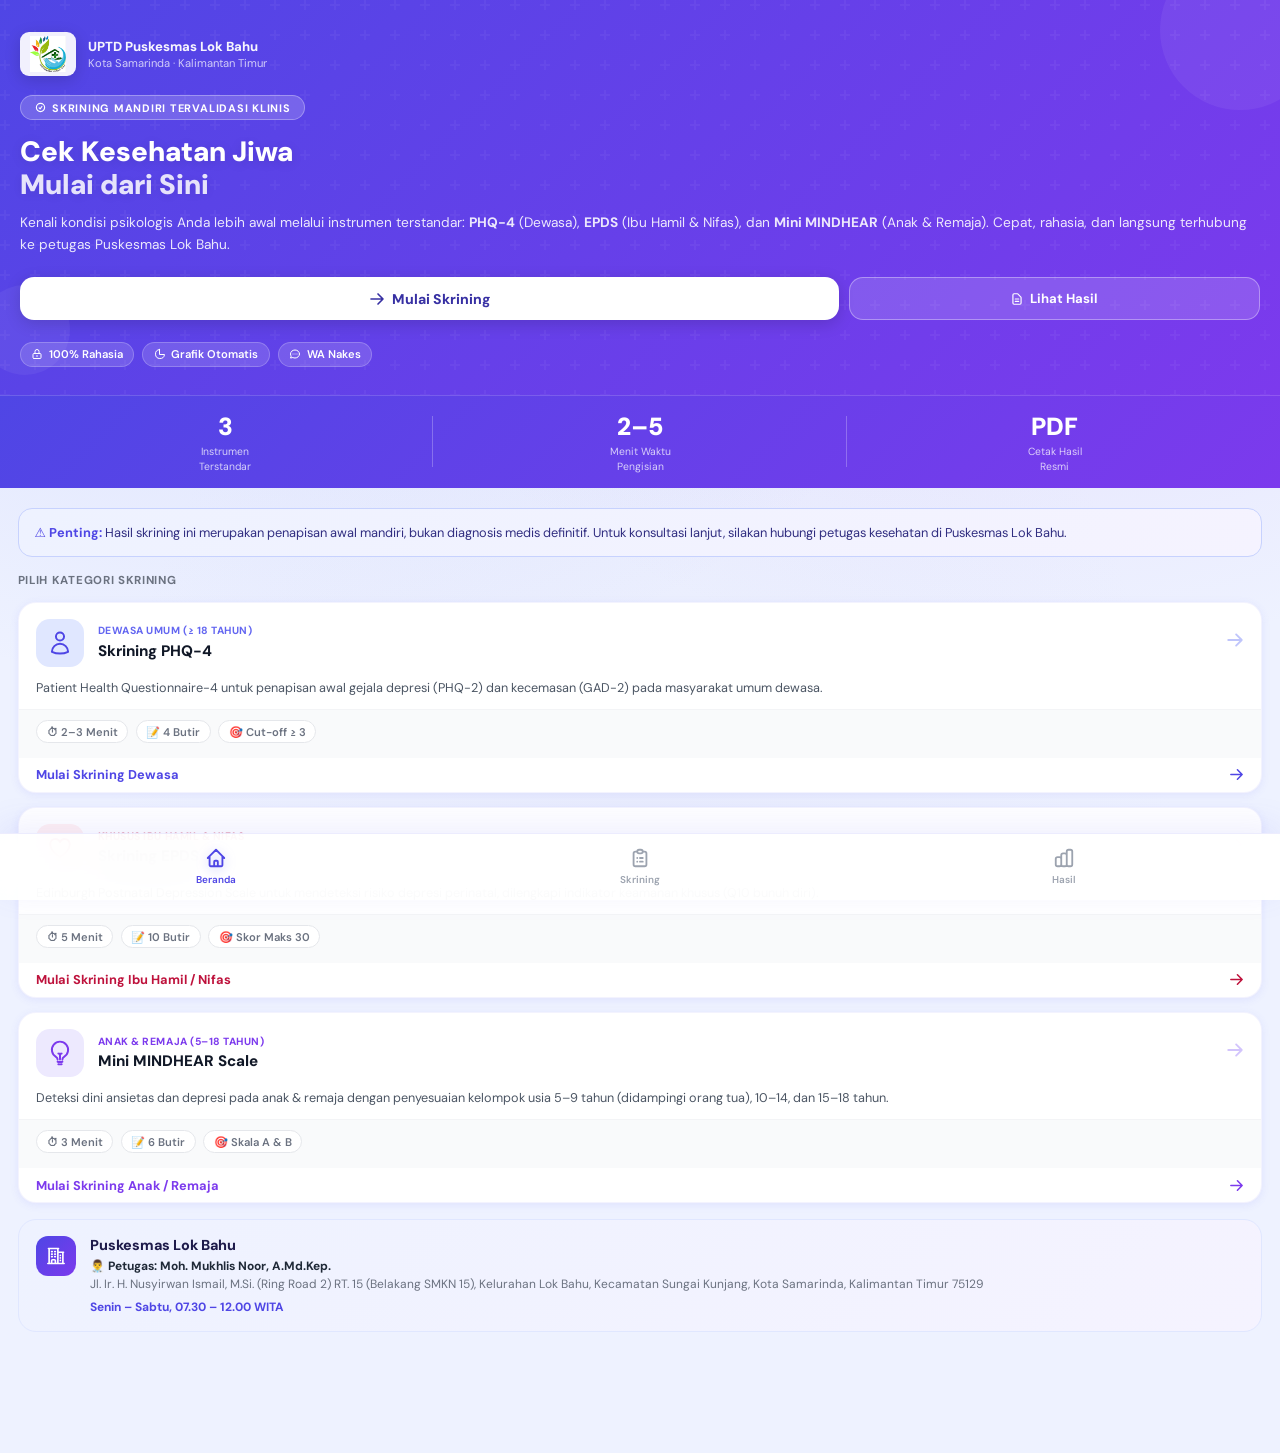
==== commit e926ed75: "feat: tampilkan nama petugas di beranda dan halaman hasil mobile & desktop" ====
--- a/mobile/index.html
+++ b/mobile/index.html
@@ -373,8 +373,9 @@
             </div>
             <div>
                 <div class="footer-m-name" id="faskes-name">UPTD Puskesmas Lok Bahu</div>
+                <div class="footer-m-addr" id="faskes-petugas" style="font-weight:700;color:var(--slate-800);margin-top:.2rem">👨‍⚕️ Petugas: Moh. Mukhlis Noor, A.Md.Kep.</div>
                 <div class="footer-m-addr" id="faskes-addr">Jl. Ir. H. Nusyirwan Ismail, M.Si. (Ring Road 2) RT. 15, Kel. Lok Bahu, Samarinda</div>
-                <div class="footer-m-addr" id="faskes-hours" style="color:var(--indigo-600);font-weight:700;margin-top:.3rem">Senin – Sabtu, 07.30 – 12.00 WITA</div>
+                <div class="footer-m-addr" id="faskes-hours" style="color:var(--indigo-600);font-weight:700;margin-top:.3rem">Senin – Sabtu, 07.30 – 12.00 WITA • WA: +62 812-5006-7557</div>
             </div>
         </div>
 
